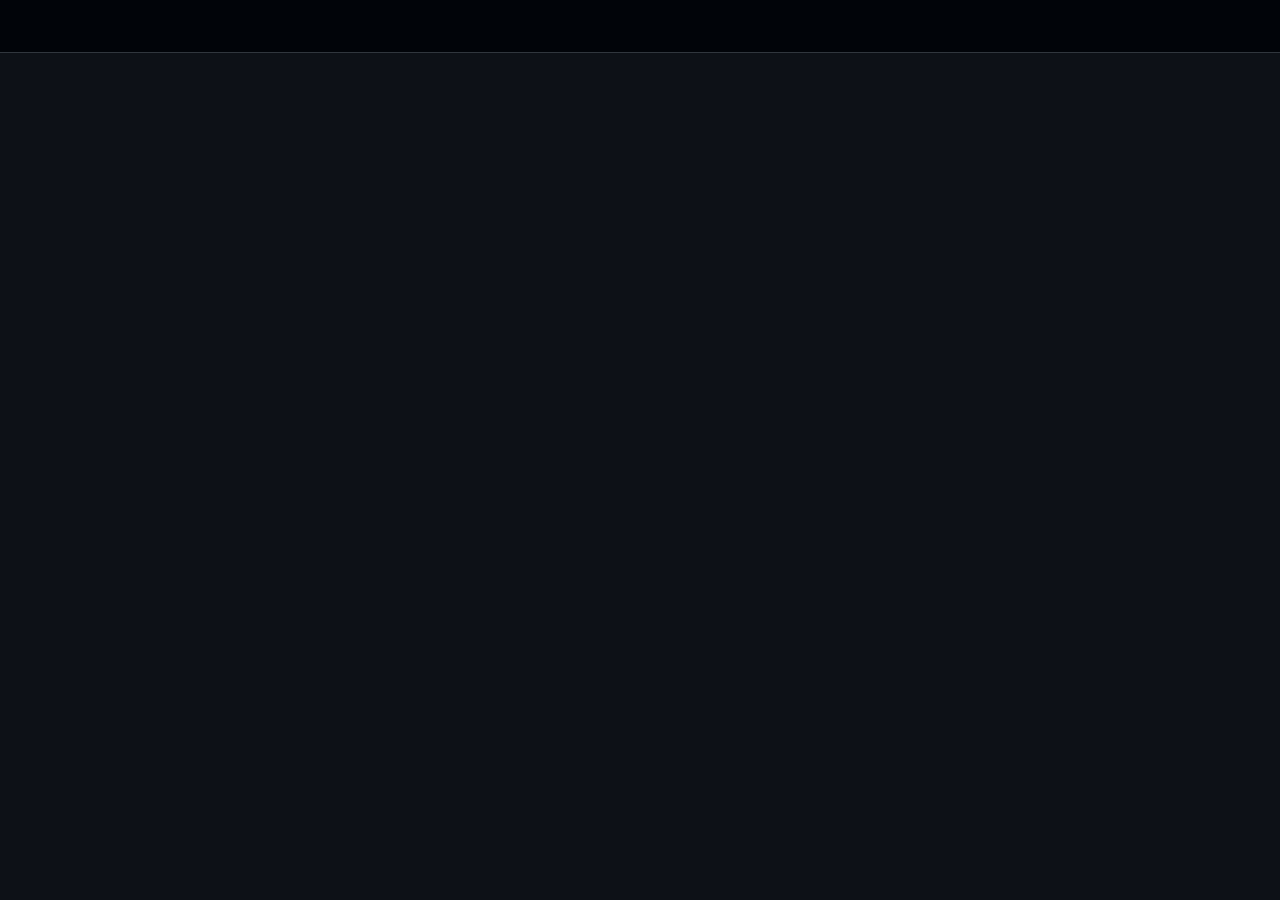
==== index.html @ a3587532 "fix: clean preview modal showing only sheet, direct PDF download for receipts and invoices, fix expo" ====
<!doctype html>
<html lang="es">
<head>
  <meta charset="UTF-8">
  <meta name="viewport" content="width=device-width, initial-scale=1.0">
  <meta name="theme-color" content="#0d1117">
  <meta name="description" content="Tu espacio para valorar archivos, gestionar despliegues y consultar pagos.">
  <meta http-equiv="Content-Security-Policy" content="default-src 'self'; script-src 'self'; style-src 'self' 'unsafe-inline'; img-src 'self' data: blob:; connect-src 'self'; object-src 'none'; base-uri 'self'; form-action 'none'">
  <title>CodeWeight · Settings</title>
  <link rel="icon" href="icon.svg" type="image/svg+xml">
  <link rel="stylesheet" href="styles.css">
  <link rel="stylesheet" href="valuation.css">
  <link rel="stylesheet" href="checkout.css">
  <link rel="stylesheet" href="billing.css">
  <script type="module" src="app.mjs"></script>
</head>
<body>
  <header class="topbar" id="topbar"></header>
  <div class="shell">
    <div class="account-heading" id="account-heading"></div>
    <div class="settings-layout"><aside class="sidebar" id="sidebar" aria-label="Settings navigation"></aside><main id="main" tabindex="-1"></main></div>
  </div>
  <input id="avatar-input" type="file" accept="image/png,image/jpeg,image/webp" hidden>
  <input id="logo-input" type="file" accept="image/png,image/jpeg,image/webp" hidden>
  <input id="mascot-input" type="file" accept="image/png,image/jpeg,image/webp" hidden>
  <dialog id="modal"><div id="modal-content"></div></dialog>
  <div id="toast" class="toast" role="status" aria-live="polite"></div>
</body>
</html>
---- styles.css ----
:root{color-scheme:dark;--bg:#0d1117;--top:#010409;--muted:#9198a1;--text:#f0f6fc;--border:#3d444d;--soft:#21262d;--blue:#4493f8;--green:#238636;--font:-apple-system,BlinkMacSystemFont,"Segoe UI",Arial,sans-serif}
*{box-sizing:border-box}body{margin:0;background:var(--bg);color:var(--text);font:12px/1.5 var(--font)}button,input,select,textarea{font:inherit}button,a,input,select,summary{outline-offset:3px}button,a{touch-action:manipulation}a{color:var(--blue);text-decoration:none}a:hover{text-decoration:underline}button{cursor:pointer}button:disabled{cursor:default;opacity:.45}svg.icon{width:15px;height:15px;flex:none;vertical-align:-3px;fill:none;stroke:currentColor;stroke-width:1.6;stroke-linecap:round;stroke-linejoin:round}button svg{vertical-align:-3px}button{color:var(--text)}.topbar{height:47px;padding:0 22px 0 7px;display:flex;align-items:center;gap:11px;background:var(--top);border-bottom:1px solid #30363d}.brand{width:26px;height:26px;display:block}.top-title{font-size:12px;font-weight:600}.top-actions{display:flex;align-items:center;gap:7px;margin-left:auto}.icon-button{height:26px;min-width:26px;display:inline-flex;align-items:center;justify-content:center;gap:6px;background:transparent;border:1px solid var(--border);border-radius:5px;padding:4px 6px;color:var(--muted)}.icon-button:hover{background:var(--soft);color:var(--text)}.top-search{height:26px;display:flex;align-items:center;width:155px;color:var(--muted);border:1px solid var(--border);border-radius:5px;padding:0 8px;gap:6px;background:transparent;text-align:left;font-size:11px}.top-search kbd{border:1px solid var(--border);border-radius:2px;line-height:12px;padding:0 2px}.separator{height:20px;border-left:1px solid var(--border);margin:0 2px}.avatar{width:39px;height:39px;border-radius:50%;border:1px dashed #57606a;background:#161b22;color:#9198a1;display:inline-flex;align-items:center;justify-content:center;overflow:hidden;padding:0;flex:none}.avatar img{width:100%;height:100%;object-fit:cover}.avatar.small{width:26px;height:26px;font-size:10px}.shell{max-width:1032px;margin:0 auto;padding:23px 7px 50px}.account-heading{height:40px;display:flex;align-items:center;gap:12px}.account-name{font-size:16px;font-weight:600;line-height:21px}.account-name span{font-weight:400;color:var(--muted)}.account-caption{color:var(--muted);font-size:11px}.settings-layout{display:grid;grid-template-columns:231px minmax(0,742px);gap:32px;margin-top:19px}.sidebar{min-width:0}.nav-link,.nav-toggle{color:var(--text);height:26px;padding:4px 12px;display:flex;align-items:center;gap:8px;position:relative;border:0;width:100%;background:none;text-align:left;white-space:nowrap;border-radius:5px;font-size:11px}.nav-link:hover,.nav-toggle:hover{background:#161b22;text-decoration:none}.nav-link .icon,.nav-toggle .icon{color:var(--muted);width:14px;height:14px}.nav-link.active{background:var(--soft);font-weight:600}.nav-link.active:before{content:"";position:absolute;left:-6px;top:4px;bottom:4px;width:4px;border-radius:2px;background:#1f6feb}.nav-toggle{font-weight:600}.nav-toggle .chevron{margin-left:auto;width:12px}.nav-sub .nav-link{padding-left:33px;font-size:10px;height:25.5px}.nav-section{border-top:1px solid #30363d;margin-top:6px;padding-top:10px}.nav-label{font-size:10px;color:var(--muted);padding:0 12px 5px}.nav-new{font-size:9px;margin-left:auto;padding:0 5px;border:1px solid #315d8f;color:#79c0ff;border-radius:10px}.page-heading{display:flex;align-items:center;justify-content:space-between;margin:0 0 24px;padding:0 0 7px;border-bottom:1px solid #30363d;gap:10px;min-height:30px}.page-heading h1,h2{font-size:19px;line-height:1.5;font-weight:400;margin:0}.page-heading.no-border{border:0;padding:0;margin-bottom:0}.page-heading h1.small-title{font-size:16px}.btn{min-height:27px;border:1px solid var(--border);border-radius:5px;background:var(--soft);color:var(--text);padding:3px 11px;font-size:11px;font-weight:600;box-shadow:0 1px 0 #01040966;display:inline-flex;align-items:center;justify-content:center;gap:6px;white-space:nowrap}.btn:hover{background:#30363d;border-color:#6e7681;text-decoration:none}.btn.small{min-height:23px;padding:2px 8px;font-size:10px}.btn.primary{background:var(--green);border-color:#2ea043}.btn.primary:hover{background:#2ea043}.btn.blue{background:#1f6feb;border-color:#388bfd}.btn.danger{color:#f85149}.btn.link{border:0;box-shadow:none;background:none;color:var(--blue);padding:0}.muted{color:var(--muted)}.text-small{font-size:10px}.organization-page .page-heading{margin-top:1px}.empty-org{height:81px;display:flex;align-items:center;justify-content:center;font-weight:600;font-size:12px}.move-org{margin-top:30px}.move-org h2{border-bottom:1px solid #30363d;padding-bottom:5px;margin-bottom:12px}.move-org p{font-size:11px;margin:0 0 8px;line-height:17px}.org-card{display:flex;align-items:center;gap:12px;border:1px solid var(--border);padding:15px;border-radius:6px;margin:22px 0}.org-card strong{font-size:14px}.mascot-placeholder{position:fixed;right:max(25px,calc((100vw - 1130px)/2 - 12px));top:55%;background:transparent;border:1px dashed #30363d;border-radius:8px;width:63px;height:89px;color:#57606a;font-size:9px;display:flex;flex-direction:column;align-items:center;justify-content:center;gap:5px;opacity:.7}.mascot-placeholder:hover{opacity:1;border-color:#6e7681}.mascot-placeholder .image-slot{border:1px solid #3d444d;border-radius:5px;width:32px;height:34px;font-size:20px;line-height:32px}.mascot-placeholder.has-image{border:0;padding:0;width:80px;height:110px;opacity:1}.mascot-placeholder img{width:100%;height:100%;object-fit:contain}.notice{display:flex;align-items:center;gap:8px;border:1px solid #6e4d00;border-radius:5px;background:#282214;padding:8px 12px;min-height:45px;font-size:11px;margin-bottom:13px}.notice .icon{color:#d29922}.notice .btn{margin-left:auto}.notice .close{margin-left:0;border:0;background:transparent;color:#bb8b26;padding:0 0 0 5px}.usage-page .page-heading{margin-bottom:12px}.usage-page .page-heading h1{font-size:16px}.filters{display:flex;gap:6px;margin-bottom:12px}.search-field{border:1px solid var(--border);border-radius:5px;display:flex;align-items:center;gap:7px;padding:0 9px;min-width:0;flex:1;height:27px;color:var(--muted)}.search-field input{border:0;background:transparent;color:var(--text);width:100%;min-width:0;font-size:11px;outline:0}.select{border:1px solid var(--border);border-radius:5px;background:var(--soft);color:var(--text);height:27px;padding:0 9px;font-size:11px;font-weight:600;max-width:210px}.chart-card{border:1px solid var(--border);border-radius:5px;padding:13px 13px 7px;overflow:hidden}.chart-heading{display:flex;justify-content:space-between;align-items:flex-start;font-size:11px;font-weight:600}.chart-dates{font-size:10px;color:var(--muted);font-weight:400;margin-top:3px}.bare-icon{background:none;border:0;padding:1px 3px;color:var(--muted);cursor:pointer}.chart-legend{font-size:9px;display:flex;gap:4px;align-items:center;margin:17px 0 2px 4px}.chart-legend:before{content:"";width:14px;height:2px;background:#008cff}.usage-chart{width:100%;height:auto;display:block;overflow:visible}.usage-chart text{font-family:var(--font);font-size:9px;fill:#9198a1}.usage-chart .grid{stroke:#30363d;stroke-width:.8}.usage-chart .data-line{stroke:#008cff;stroke-width:1.6;fill:none;stroke-linecap:round;stroke-linejoin:round}.chart-tooltip{position:absolute;padding:5px 8px;background:#21262d;border:1px solid #57606a;border-radius:4px;pointer-events:none;font-size:10px}.history-page{padding-top:1px}.history-page .page-heading{margin-bottom:25px}.table-wrap{border:1px solid var(--border);border-radius:5px;overflow:auto}.data-table{width:100%;border-collapse:collapse;font-size:10px;white-space:nowrap}.data-table th{text-align:left;font-weight:600;background:#161b22;padding:7px 7px;border-bottom:1px solid var(--border)}.data-table td{padding:6px 7px;border-bottom:1px solid #30363d}.data-table tr:last-child td{border-bottom:0}.data-table .mono{font-family:ui-monospace,SFMono-Regular,Consolas,monospace;font-size:9px;font-weight:600}.status{display:inline-flex;align-items:center;gap:4px;color:#3fb950;border:1px solid #1c5128;background:#0d1b12;padding:0 5px;border-radius:10px;font-size:9px;line-height:15px}.table-action{background:none;border:0;padding:0 4px;color:#4493f8}.table-action .icon{width:13px;height:13px}.currency-note{font-size:10px;color:var(--muted);margin-top:16px}.history-extra{margin-top:26px;border-top:1px solid #21262d;padding-top:14px;display:flex;align-items:center;justify-content:space-between;gap:12px}.history-extra p{margin:0;font-size:11px}.deploy-page .page-heading{margin-bottom:13px}.deploy-page .page-heading h1{font-size:20px}.page-description{font-size:12px;color:var(--muted);margin:0 0 22px}.eyebrow{font-size:10px;letter-spacing:.08em;text-transform:uppercase;color:var(--muted);margin-bottom:3px}.upload-card{border:1px solid var(--border);border-radius:6px;overflow:hidden}.card-header{display:flex;align-items:center;justify-content:space-between;padding:12px 15px;background:#161b22;border-bottom:1px solid #30363d;gap:8px}.card-header strong{font-size:12px}.badge{border:1px solid var(--border);color:var(--muted);padding:0 7px;border-radius:12px;font-size:10px;line-height:18px}.drop-zone{margin:16px;border:1px dashed #57606a;border-radius:6px;min-height:178px;display:flex;align-items:center;justify-content:center;flex-direction:column;text-align:center;position:relative;padding:24px;transition:background .15s,border .15s}.drop-zone:hover,.drop-zone.dragover{border-color:var(--blue);background:#0c192b}.drop-zone>svg{width:30px;height:30px;color:#7d8590;margin-bottom:10px;stroke-width:1.2}.drop-zone strong{font-size:14px;font-weight:500}.drop-zone p{font-size:11px;color:var(--muted);margin:5px 0 13px}.drop-zone .file-picker{position:absolute;inset:0;opacity:0;cursor:pointer;width:100%;height:100%}.drop-zone .btn{pointer-events:none}.upload-foot{display:flex;justify-content:space-between;align-items:center;padding:0 16px 14px;font-size:10px;color:var(--muted);gap:10px}.quote-bar{border-top:1px solid #30363d;background:#161b22;display:flex;align-items:center;padding:15px 16px;gap:20px}.quote-metric{padding-right:20px;border-right:1px solid #30363d}.quote-metric span{display:block;color:var(--muted);font-size:10px}.quote-metric strong{font-size:17px;display:block;font-weight:500;margin-top:2px}.quote-total{margin-left:auto;text-align:right}.quote-total span{display:block;color:var(--muted);font-size:10px}.quote-total strong{font-size:22px;font-weight:600}.files-list{margin:0 16px 16px}.file-row{display:flex;align-items:center;gap:9px;padding:9px 0;border-top:1px solid #21262d;font-size:11px}.file-row>.icon{color:var(--muted)}.file-row .file-info{min-width:0;flex:1}.file-row .file-name{display:block;overflow:hidden;text-overflow:ellipsis;white-space:nowrap}.file-row small{color:var(--muted)}.section-heading{display:flex;justify-content:space-between;align-items:center;margin:24px 0 12px;gap:10px}.section-heading h2{font-size:14px;font-weight:600}.example-grid{display:grid;grid-template-columns:repeat(3,minmax(0,1fr));gap:10px}.example-card{padding:14px;border:1px solid var(--border);border-radius:6px;min-width:0;display:flex;flex-direction:column}.example-top{display:flex;align-items:center;gap:7px;margin-bottom:10px;color:var(--blue);font-weight:600}.example-top .badge{margin-left:auto;font-size:9px;padding:0 5px;color:var(--muted)}.example-card p{font-size:10px;color:var(--muted);margin:0 0 12px;min-height:30px}.example-card h3{font-size:12px;line-height:1.4;margin:0;font-weight:600;white-space:nowrap}.example-data{display:flex;justify-content:space-between;align-items:center;margin-top:auto;font-size:10px}.example-data strong{font-size:13px;font-weight:600}.example-actions{display:flex;gap:5px;margin-top:12px}.example-actions .btn{flex:1;font-size:10px}.language{font-size:9px;color:var(--muted);display:flex;gap:5px;align-items:center;margin-top:9px}.language-dot{width:8px;height:8px;border-radius:50%}.activity-panel{margin-top:22px}.activity-empty{padding:18px;text-align:center;color:var(--muted);border:1px solid #30363d;border-radius:5px;font-size:11px}.page-footer{font-size:10px;color:#57606a;display:flex;gap:14px;margin-top:30px;padding-top:12px;border-top:1px solid #21262d}.usage-activity{margin-top:25px}.usage-activity .section-heading{margin-top:0}.date-control{background:var(--bg);border:1px solid var(--border);border-radius:5px;color:var(--text);height:27px;padding:3px 8px;font-size:11px}.popover{position:fixed;z-index:20;background:#161b22;border:1px solid var(--border);border-radius:8px;min-width:210px;padding:7px;box-shadow:0 8px 24px #010409bb}.popover button,.popover a{background:transparent;border:0;color:var(--text);font-size:11px;text-align:left;width:100%;padding:6px 9px;display:flex;align-items:center;gap:9px;border-radius:4px}.popover button:hover,.popover a:hover{background:#1f6feb;color:white;text-decoration:none}.popover hr{border:0;border-top:1px solid var(--border);margin:5px -7px}.popover-title{color:var(--muted);font-size:10px;padding:6px 9px}.form-grid{display:grid;grid-template-columns:1fr 1fr;gap:15px}.field{display:flex;flex-direction:column;gap:6px;font-size:12px;font-weight:600}.field.full{grid-column:1/-1}.field input,.field select,.field textarea{width:100%;border:1px solid var(--border);border-radius:5px;padding:7px 10px;background:var(--bg);color:var(--text);font-weight:400;min-width:0}.field textarea{min-height:80px;resize:vertical}.field small{font-weight:400;color:var(--muted);font-size:10px}.field input:focus,.field select:focus,.field textarea:focus{outline:2px solid #1f6feb;outline-offset:-1px}.form-actions{display:flex;justify-content:flex-end;gap:8px;padding-top:20px}.panel{border:1px solid var(--border);border-radius:6px;padding:20px}.settings-form{max-width:540px}.settings-form .field{margin-bottom:15px}.settings-form .form-actions{justify-content:flex-start}.form-error{color:#f85149;font-size:11px;margin-top:12px}.hint{font-size:11px;color:var(--muted);margin:10px 0}.file-upload-small{border:1px dashed #57606a;border-radius:5px;padding:13px;font-size:11px}.attachments{display:flex;flex-direction:column;gap:5px;margin-top:8px}.attachment-chip{display:flex;align-items:center;gap:7px;background:#161b22;padding:7px 9px;border:1px solid #30363d;border-radius:4px;font-size:10px}.attachment-chip .bare-icon{margin-left:auto}.record-prompt{display:flex;align-items:center;gap:7px;font-size:10px;color:var(--muted);margin-bottom:13px}dialog{width:min(490px,calc(100vw - 30px));max-height:90vh;overflow:auto;padding:0;border:1px solid var(--border);border-radius:9px;background:var(--bg);color:var(--text);box-shadow:0 20px 70px #0009}dialog::backdrop{background:#010409b0;backdrop-filter:blur(2px)}.modal-header{display:flex;align-items:center;justify-content:space-between;padding:15px 20px;background:#161b22;border-bottom:1px solid #30363d}.modal-header h2{font-size:14px;font-weight:600}.modal-body{padding:21px}.modal-body h3{font-size:13px;font-weight:600;margin:0 0 10px}.modal-body p{font-size:11px}.checkout-brand{display:flex;align-items:center;gap:9px;margin-bottom:23px;font-size:13px;font-weight:600}.checkout-brand img{width:25px}.checkout-amount{font-size:32px;font-weight:600;letter-spacing:-.7px;margin:2px 0 20px}.checkout-amount span{font-size:13px;color:var(--muted);font-weight:400;letter-spacing:0;margin-left:6px}.checkout-line{display:flex;justify-content:space-between;gap:10px;font-size:12px;margin:10px 0}.checkout-line.total{border-top:1px solid var(--border);padding-top:12px;font-weight:600}.payment-method{display:flex;align-items:center;gap:9px;border:1px solid var(--border);border-radius:6px;padding:13px;margin:8px 0;font-size:12px;cursor:pointer}.payment-method:has(input:checked){border-color:#4493f8;background:#0d1c30}.payment-method input{accent-color:#4493f8;margin:0}.card-logo{font-size:8px;font-weight:800;border:1px solid #57606a;padding:2px 4px;border-radius:3px}.checkout-pay{width:100%;height:35px;font-size:12px;margin-top:18px}.checkout-lock{font-size:10px;color:var(--muted);display:flex;justify-content:center;gap:6px;margin-top:10px}.success-check{width:55px;height:55px;border:1px solid #2ea043;border-radius:50%;display:flex;align-items:center;justify-content:center;color:#3fb950;background:#0f2818;margin:3px auto 15px}.success-check .icon{width:28px;height:28px}.success-body{text-align:center;padding:28px 20px}.success-body h2{font-weight:600;font-size:20px}.success-body p{color:var(--muted)}.receipt{border:1px solid var(--border);border-radius:5px;margin-top:18px;padding:12px;text-align:left}.receipt .checkout-line{font-size:11px}.toast{position:fixed;bottom:23px;left:50%;transform:translate(-50%,15px);background:#21262d;border:1px solid #3d444d;border-radius:6px;padding:11px 17px;color:var(--text);font-size:12px;box-shadow:0 4px 20px #0008;z-index:100;opacity:0;pointer-events:none;transition:.2s;max-width:90vw}.toast.show{opacity:1;transform:translate(-50%,0)}.mobile-label{display:none}.subtle-link{font-size:10px;color:var(--muted)}.toggle-row{display:flex;align-items:center;justify-content:space-between;border-bottom:1px solid #30363d;padding:13px 0;font-size:12px}.toggle-row input{accent-color:#238636}.hidden{display:none!important}.empty-search{text-align:center;padding:25px;color:var(--muted)}.accessibility-spacer{min-height:300px}.info-callout{padding:11px 13px;border:1px solid #30363d;border-radius:5px;color:var(--muted);font-size:11px;margin:12px 0}.internal-note{font-size:10px;color:var(--muted);margin-bottom:20px}
@media(min-width:1500px){.shell{max-width:1100px}.settings-layout{grid-template-columns:250px minmax(0,1fr)}.mascot-placeholder{right:calc((100vw - 1270px)/2)}}
@media(max-width:1150px){.shell{margin:0 35px}.mascot-placeholder{display:none}.settings-layout{grid-template-columns:210px minmax(0,1fr);gap:25px}.top-actions .optional{display:none}}
@media(max-width:800px){.shell{margin:0 20px}.settings-layout{grid-template-columns:175px minmax(0,1fr);gap:20px}.sidebar .nav-link,.sidebar .nav-toggle{font-size:10px;padding-left:8px}.sidebar .nav-sub .nav-link{padding-left:28px;font-size:9px}.nav-new{display:none}.example-grid{grid-template-columns:1fr}.example-card p{min-height:0}.example-top{margin-bottom:4px}.example-actions{margin-top:8px}.example-data{margin-top:0}.quote-bar{gap:12px;flex-wrap:wrap}.quote-metric{padding-right:12px}.quote-total strong{font-size:19px}.filters{flex-wrap:wrap}.filters .search-field{flex-basis:100%}.chart-card{padding:10px}.top-search{width:150px}.history-extra{align-items:flex-start;flex-direction:column}.page-heading h1{font-size:18px}}
@media(max-width:560px){.topbar{padding:0 12px;height:49px;gap:9px}.top-actions .desktop{display:none}.top-search{width:28px;justify-content:center;padding:0;border:0}.top-search span,.top-search kbd{display:none}.shell{margin:0 16px;padding-top:18px}.settings-layout{grid-template-columns:1fr;margin-top:18px;gap:20px}.sidebar{display:flex;gap:5px;overflow-x:auto;padding:3px 1px 7px;border-bottom:1px solid #30363d}.sidebar .nav-group,.sidebar .nav-section{display:contents}.sidebar .nav-label,.sidebar .nav-toggle,.sidebar .nav-link:not(.mobile-tab){display:none}.sidebar .nav-sub{display:contents}.sidebar .nav-link.mobile-tab{width:auto;flex:none;font-size:11px;height:29px;padding:5px 10px}.sidebar .nav-link.active:before{left:10px;right:10px;top:auto;bottom:-5px;height:2px;width:auto}.account-name{font-size:15px}.account-heading .avatar{width:34px;height:34px}.example-grid{grid-template-columns:1fr}.drop-zone{margin:12px;min-height:170px;padding:16px}.drop-zone strong{font-size:13px}.quote-bar{padding:13px;gap:10px}.quote-total{margin-left:auto}.quote-bar>.btn{width:100%;height:32px}.quote-metric{border:0}.upload-foot{padding:0 12px 12px;font-size:9px}.page-description{font-size:11px}.notice{flex-wrap:wrap;font-size:10px;padding:9px}.notice .btn{font-size:9px;margin-left:auto}.notice .close{margin-left:0}.page-heading{gap:8px}.page-heading h1.small-title{font-size:15px}.form-grid{gap:12px}.top-title{font-size:11px}.page-footer{gap:10px}.filters .select{flex:1;font-size:10px;padding:0 6px}.mascot-placeholder{display:none}}

.organization-page .page-heading h1{font-size:16px}.account-heading{padding-left:7px}.usage-page{margin-top:-8px}

.history-page .data-table{table-layout:fixed}.history-page .data-table th:nth-child(1){width:16.5%}.history-page .data-table th:nth-child(2){width:16.2%}.history-page .data-table th:nth-child(3){width:24.5%}.history-page .data-table th:nth-child(4){width:16.4%}.history-page .data-table th:nth-child(5){width:9.7%}.history-page .data-table th:nth-child(6){width:8.2%}.history-page .data-table th:nth-child(7){width:8.5%}@media(max-width:800px){.history-page .data-table{table-layout:auto}}

@media(min-width:900px){body{zoom:var(--ui-scale,1.12)}}.brand{object-fit:contain}.identity-settings h2,.workspace-rates h2{font-size:14px;font-weight:600;margin-bottom:17px}.identity-grid{display:grid;grid-template-columns:repeat(3,1fr);gap:20px}.field-label{display:block;color:var(--muted);font-size:11px;margin-bottom:12px}.identity-preview{width:68px;height:68px;border:1px dashed #57606a;border-radius:8px;background:#161b22;padding:8px;display:flex;align-items:center;justify-content:center;margin-bottom:12px;color:var(--muted)}.identity-preview.round{border-radius:50%}.identity-preview img{width:100%;height:100%;object-fit:contain}.identity-preview.round img{object-fit:cover;border-radius:50%}.identity-preview .icon{width:27px;height:27px}.workspace-rates{margin-top:20px}@media(max-width:560px){.identity-grid{gap:10px}.identity-grid .field-label{font-size:10px}.identity-grid .btn{font-size:9px}}


.portfolio-grid{display:grid;grid-template-columns:1fr 1fr;gap:12px}.portfolio-card{border:1px solid var(--border);border-top:2px solid #1f6feb;border-radius:8px;padding:15px}.portfolio-card.fitcode{border-top-color:#00a878}.portfolio-card-title{display:flex;gap:10px;align-items:center}.portfolio-card-title img,.portfolio-letter{width:32px;height:32px;object-fit:contain;border-radius:7px}.portfolio-letter{background:#112d26;color:#46d9aa;display:flex;align-items:center;justify-content:center;font-weight:700;font-size:19px}.portfolio-card-title h2{font-size:14px;font-weight:600;line-height:1.3}.portfolio-card-title small{font-size:8px;color:var(--muted)}.portfolio-metrics{display:grid;grid-template-columns:1fr 1fr;gap:14px;margin-top:17px}.portfolio-metrics span,.portfolio-metrics small{display:block;color:var(--muted);font-size:9px}.portfolio-metrics strong{font-size:15px;font-weight:500;display:block;margin:1px 0}.portfolio-metrics strong.growth-positive{color:#d29922}.portfolio-metrics strong.growth-negative{color:#3fb950}.portfolio-progress{border-top:1px solid #30363d;margin-top:14px;padding-top:12px;display:flex;align-items:center;gap:8px}.portfolio-progress>span{flex:1;background:#21262d;height:4px;border-radius:3px;overflow:hidden}.portfolio-progress i{display:block;background:#1f6feb;height:100%}.fitcode .portfolio-progress i{background:#00a878}.portfolio-progress small{font-size:8px}.valuation-chart{margin-top:15px}.valuation-title{border:0;background:transparent;color:var(--blue);padding:0;text-align:left;white-space:normal;line-height:1.4;font-size:10px;display:block;margin-bottom:3px}.valuation-table td{vertical-align:top;padding:10px 8px}.valuation-table td small{display:block;font-size:9px}.valuation-table td:nth-child(2){min-width:150px;max-width:245px}.valuation-table tfoot td{background:#161b22;padding:12px 8px;font-weight:600}.valuation-method{margin-top:16px;border:1px solid #30363d;border-radius:5px;padding:11px;font-size:11px;color:var(--muted)}.valuation-method summary{color:var(--text);cursor:pointer}.project-valuation-strip{display:flex;align-items:center;gap:10px;border:1px solid #30363d;background:#161b22;border-radius:6px;padding:11px 14px;margin-bottom:16px}.project-valuation-strip img{width:32px;height:32px;border-radius:6px;object-fit:contain}.project-valuation-strip strong{display:block;font-size:12px}.project-valuation-strip span{color:var(--muted);font-size:10px}.project-valuation-strip a{font-size:10px;margin-left:auto}@media(max-width:650px){.portfolio-grid{grid-template-columns:1fr}.valuation-table td:nth-child(2){min-width:160px}.portfolio-metrics strong{font-size:16px}}


body[data-page='valuation'] .mascot-placeholder,body[data-page='deployments'] .mascot-placeholder,body[data-page='settings'] .mascot-placeholder{display:none}


.workspace-art{padding:18px 12px;display:flex;justify-content:center}.workspace-art button{padding:0;background:none;border:0}.workspace-art img{max-width:130px;max-height:150px;object-fit:contain}.metric-link{background:none;border:0;color:var(--text);font-weight:600;padding:0}.metric-link:hover{color:var(--blue);text-decoration:underline}.overview-latest{margin-top:20px}.overview-latest h2{font-size:13px;font-weight:600;margin-bottom:12px}.latest-meta{display:flex;align-items:center;gap:10px;margin:10px 0 14px;font-size:11px;color:var(--muted)}.deployment-controls{display:flex;gap:8px;margin:12px 0}.deployment-name{display:block;border:0;background:transparent;color:var(--blue);padding:0;text-align:left;font-size:11px;line-height:1.5;white-space:normal}.deployment-name:hover{text-decoration:underline}.deployments-table td{vertical-align:top;padding:10px 7px}.deployments-table td:nth-child(2){min-width:150px;max-width:260px}.deployments-table small{display:block;font-size:9px;margin-top:3px}.deployment-pagination{display:flex;justify-content:space-between;align-items:center;margin-top:12px;font-size:10px;gap:8px}.status-pending{color:#d29922;border-color:#725309;background:#251f0c}.status-failed{color:#f85149;border-color:#802d2a;background:#291212}.example-grid{grid-template-columns:repeat(2,minmax(0,1fr))}@media(max-width:560px){.workspace-art{display:none}.example-grid{grid-template-columns:1fr}.deployment-controls{flex-wrap:wrap}.deployment-controls .search-field{flex-basis:100%}.deployments-table td:nth-child(2){min-width:160px}}

.drop-zone.analyzing{padding:0;min-height:220px;background:#0d1521;border-color:#388bfd;cursor:progress}.payment-detail-actions{margin-top:16px;display:flex;gap:8px;justify-content:flex-end}.toast button{background:transparent;color:#79c0ff;border:0;margin-left:12px;font:inherit;cursor:pointer;text-decoration:underline}.budget-payment-history{margin-top:24px}.status-ready{color:#79c0ff;border-color:#1f6feb;background:#0c1c32}.status-deploying{color:#d2a8ff;border-color:#8957e5;background:#211531}

.overview-expense-summary .checkout-line{padding:5px 0}.overview-expense-summary small{font-size:10px}.overview-expense-summary strong{font-variant-numeric:tabular-nums}.overview-monthly-history{margin-top:22px}.overview-expenses-table td,.overview-expenses-table th{padding:9px 10px}.overview-expenses-table td:not(:first-child),.overview-expenses-table th:not(:first-child){text-align:right}.overview-expenses-table td:first-child{text-transform:capitalize}.overview-expenses-table .current-month{background:#0d1c31}.overview-expenses-table tfoot{background:#161b22;font-weight:600}.overview-expenses-table tfoot td{border-top:1px solid var(--border)}

/* Receipt Generator Modal & Preview */
.receipt-dialog-body {
  display: grid;
  grid-template-columns: 340px 1fr;
  gap: 24px;
  max-height: 80vh;
  overflow-y: auto;
  padding: 10px 4px;
}
.receipt-form-panel {
  background: #161b22;
  border: 1px solid #30363d;
  border-radius: 8px;
  padding: 18px;
  display: flex;
  flex-direction: column;
}
.receipt-form-title {
  margin: 0 0 6px;
  font-size: 15px;
  font-weight: 600;
  color: var(--text);
}
.receipt-form-hint {
  font-size: 11px;
  color: var(--muted);
  margin: 0 0 16px;
  line-height: 1.4;
}
.receipt-fields-grid {
  display: flex;
  flex-direction: column;
  gap: 12px;
}
.receipt-fields-grid .field {
  display: flex;
  flex-direction: column;
  gap: 4px;
}
.receipt-fields-grid .field span {
  font-size: 11px;
  color: var(--muted);
}
.receipt-fields-grid input {
  background: #0d1117;
  border: 1px solid #30363d;
  border-radius: 6px;
  color: var(--text);
  padding: 6px 10px;
  font-size: 12px;
}
.receipt-fields-grid input:focus {
  border-color: #58a6ff;
  outline: none;
}
.receipt-form-actions {
  margin-top: 20px;
  display: flex;
  flex-direction: column;
  gap: 8px;
}
.receipt-preview-panel {
  background: #f6f8fa;
  border-radius: 8px;
  padding: 30px;
  display: flex;
  justify-content: center;
  align-items: flex-start;
  overflow-x: auto;
}
.receipt-card-sheet {
  background: #ffffff;
  color: #24292f;
  width: 100%;
  max-width: 580px;
  padding: 36px 32px;
  border-radius: 6px;
  box-shadow: 0 4px 18px rgba(0,0,0,0.12);
  font-family: -apple-system, BlinkMacSystemFont, "Segoe UI", Roboto, "Helvetica Neue", Arial, sans-serif;
}
.rcpt-header {
  text-align: center;
  margin-bottom: 24px;
}
.rcpt-title {
  font-size: 30px;
  font-weight: 300;
  color: #1f2328;
  margin: 0;
  letter-spacing: -0.5px;
}
.rcpt-intro {
  margin-bottom: 24px;
  font-size: 13.5px;
  line-height: 1.5;
  color: #24292f;
}
.rcpt-intro p {
  margin: 0 0 4px;
}
.rcpt-intro a {
  color: #0969da;
  text-decoration: none;
}
.rcpt-intro a:hover {
  text-decoration: underline;
}
.rcpt-meta-table, .rcpt-items-table {
  width: 100%;
  border-collapse: collapse;
  font-size: 13.5px;
}
.rcpt-meta-table {
  margin-bottom: 24px;
}
.rcpt-meta-table tr {
  border-top: 1px solid #d0d7de;
}
.rcpt-meta-table tr:last-child {
  border-bottom: 1px solid #d0d7de;
}
.rcpt-meta-table td {
  padding: 11px 0;
  vertical-align: top;
}
.rcpt-label {
  width: 32%;
  color: #24292f;
  font-weight: 400;
}
.rcpt-value {
  width: 68%;
  color: #1f2328;
  font-weight: 600;
  border: 1px dashed transparent;
  padding: 2px 4px;
  border-radius: 3px;
}
.rcpt-value:focus, .rcpt-item-name:focus, .rcpt-item-sub:focus, .rcpt-item-amt:focus, .rcpt-total-value:focus, .rcpt-title:focus {
  border-color: #0969da;
  outline: none;
  background: #f0f6fc;
}
.rcpt-items-table th {
  text-align: left;
  font-weight: 600;
  padding: 12px 0;
  color: #1f2328;
  border-bottom: 1px solid #d0d7de;
}
.rcpt-col-desc {
  width: 68%;
}
.rcpt-col-amt {
  width: 32%;
  text-align: left;
}
.rcpt-items-table td {
  padding: 14px 0;
  vertical-align: top;
}
.rcpt-item-name {
  color: #24292f;
  font-weight: 400;
  font-size: 13.5px;
  margin-bottom: 4px;
  border: 1px dashed transparent;
  padding: 2px 4px;
}
.rcpt-item-sub {
  color: #57606a;
  font-size: 12.5px;
  border: 1px dashed transparent;
  padding: 2px 4px;
}
.rcpt-item-amt {
  color: #1f2328;
  font-weight: 600;
  font-size: 13.5px;
  text-align: left;
  border: 1px dashed transparent;
  padding: 2px 4px;
}
.rcpt-items-table tfoot tr {
  border-top: 1px solid #d0d7de;
}
.rcpt-total-label {
  padding: 14px 0;
  color: #24292f;
  font-weight: 400;
  font-size: 13.5px;
}
.rcpt-total-value {
  padding: 14px 0;
  color: #1f2328;
  font-weight: 600;
  font-size: 13.5px;
  text-align: left;
  border: 1px dashed transparent;
  padding: 2px 4px;
}

@media (max-width: 860px) {
  .receipt-dialog-body {
    grid-template-columns: 1fr;
  }
}

/* Button Alignment Fixes for Payment History & Account */
.history-extra {
  margin-top: 26px;
  border-top: 1px solid #21262d;
  padding-top: 14px;
  display: flex;
  align-items: center;
  justify-content: space-between;
  gap: 12px;
}
.history-extra > div, .history-extra-actions {
  display: inline-flex;
  align-items: center;
  gap: 8px;
  vertical-align: middle;
}
.history-extra .btn, .panel .form-actions .btn {
  display: inline-flex;
  align-items: center;
  justify-content: center;
  gap: 6px;
  min-height: 28px;
  height: 28px;
  line-height: 1;
  vertical-align: middle;
  padding: 4px 12px;
  margin: 0;
  box-sizing: border-box;
}
.history-extra .btn svg, .panel .form-actions .btn svg {
  vertical-align: middle;
  margin: 0;
  display: inline-block;
}
.table-action {
  vertical-align: middle;
  display: inline-flex;
  align-items: center;
  justify-content: center;
}
td:has(.table-action) {
  white-space: nowrap;
}

/* Watermark & Exact Bottom Layout */
.rcpt-bottom-section {
  margin-top: 170px;
  position: relative;
}
.rcpt-watermark {
  font-size: 64px;
  font-weight: 800;
  color: #f1f3f5;
  letter-spacing: -1.5px;
  line-height: 1;
  margin-bottom: 24px;
  user-select: none;
  pointer-events: auto;
  border: 1px dashed transparent;
  padding: 4px;
}
.rcpt-watermark:focus {
  border-color: #0969da;
  outline: none;
  background: #f0f6fc;
}
.rcpt-footer-content {
  font-size: 13px;
  line-height: 1.55;
  color: #57606a;
}
.rcpt-footer-brand {
  font-size: 16px;
  font-weight: 700;
  color: #1f2328;
  margin-bottom: 12px;
}
.rcpt-footer-columns {
  display: flex;
  justify-content: space-between;
  gap: 24px;
  margin-bottom: 20px;
}
.rcpt-footer-address {
  flex: 1;
}
.rcpt-footer-contact {
  flex: 1;
}
.rcpt-footer-vat {
  font-size: 12px;
  color: #57606a;
  margin-top: 8px;
}

/* Official GitHub Invoice Styles */
.invoice-dialog-body {
  display: grid;
  grid-template-columns: 360px 1fr;
  gap: 24px;
  max-height: 85vh;
  overflow-y: auto;
  padding: 10px 4px;
}
.invoice-form-panel {
  background: #161b22;
  border: 1px solid #30363d;
  border-radius: 8px;
  padding: 18px;
  display: flex;
  flex-direction: column;
}
.invoice-card-sheet {
  background: #ffffff;
  color: #000000;
  width: 100%;
  max-width: 650px;
  padding: 30px 28px;
  border-radius: 4px;
  box-shadow: 0 4px 18px rgba(0,0,0,0.15);
  font-family: -apple-system, BlinkMacSystemFont, "Segoe UI", Roboto, "Helvetica Neue", Arial, sans-serif;
  min-height: 880px;
  display: flex;
  flex-direction: column;
}
.inv-topbar-black {
  height: 16px;
  background: #000000;
  width: 82%;
  margin-left: auto;
  margin-bottom: 20px;
}
.inv-header {
  display: flex;
  justify-content: space-between;
  align-items: flex-start;
  margin-bottom: 24px;
}
.inv-github-wordmark {
  font-size: 24px;
  font-weight: 800;
  color: #000000;
  letter-spacing: -0.5px;
  margin-bottom: 22px;
}
.inv-title {
  font-size: 19px;
  font-weight: 800;
  color: #000000;
  letter-spacing: 0.5px;
}
.inv-logo-col svg {
  width: 68px;
  height: 68px;
  display: block;
}
.inv-info-row {
  display: grid;
  grid-template-columns: 28% 42% 30%;
  gap: 12px;
  font-size: 12px;
  line-height: 1.4;
  color: #000000;
  margin-bottom: 30px;
}
.inv-github-address a {
  color: #0969da;
  text-decoration: underline;
}
.inv-billto-title {
  font-weight: 800;
  margin-bottom: 4px;
}
.inv-billto-name {
  font-weight: 700;
}
.inv-metadata-table {
  width: 100%;
  border-collapse: collapse;
  font-size: 12px;
}
.inv-metadata-table td:first-child {
  color: #000000;
  padding: 2px 0;
  width: 48%;
}
.inv-metadata-table td:last-child {
  font-weight: 700;
  color: #000000;
  padding: 2px 0;
}
.inv-items-table {
  width: 100%;
  border-collapse: collapse;
  font-size: 12px;
  margin-bottom: 24px;
}
.inv-items-table th {
  border-bottom: 1.5px solid #000000;
  padding: 7px 0;
  text-align: left;
  font-size: 11.5px;
  font-weight: 700;
  color: #000000;
}
.inv-items-table td {
  padding: 12px 0;
  vertical-align: top;
  color: #000000;
}
.inv-item-title {
  font-weight: 700;
  margin-bottom: 3px;
}
.inv-item-sub {
  color: #333;
  font-size: 11.5px;
}
.inv-totals-container {
  display: flex;
  justify-content: flex-end;
  margin-bottom: 40px;
}
.inv-totals-table {
  width: 52%;
  border-collapse: collapse;
  font-size: 12px;
}
.inv-totals-table td {
  padding: 5px 0;
}
.inv-totals-table td:first-child {
  width: 58%;
  color: #000000;
}
.inv-totals-table td:last-child {
  width: 42%;
  text-align: right;
  font-weight: 700;
  color: #000000;
}
.inv-totals-table tr {
  border-bottom: 1px solid #d0d7de;
}
.inv-total-row td, .inv-balancedue-row td {
  font-weight: 700;
}
.inv-footer-notes {
  font-size: 12px;
  color: #000000;
  display: flex;
  gap: 45px;
  margin-top: auto;
  padding-top: 30px;
  padding-bottom: 20px;
}
.inv-page-num {
  text-align: right;
  font-size: 10.5px;
  color: #000000;
}

/* GitHub Budgets and Alerts UI layout */
.budgets-container {
  max-width: 900px;
}
.budgets-header {
  display: flex;
  align-items: center;
  justify-content: space-between;
  margin-bottom: 16px;
  flex-wrap: wrap;
  gap: 12px;
}
.budgets-header-actions {
  display: flex;
  align-items: center;
  gap: 8px;
}
.budgets-description {
  color: var(--muted);
  font-size: 12px;
  margin-bottom: 18px;
  line-height: 1.5;
}
.budgets-filter-bar {
  display: flex;
  align-items: center;
  gap: 12px;
  margin-bottom: 16px;
}
.budgets-count {
  font-weight: 600;
  font-size: 13px;
  margin-bottom: 8px;
}
.budget-card-list {
  border: 1px solid #30363d;
  border-radius: 6px;
  background: #0d1117;
  overflow: hidden;
}
.budget-card-item {
  display: grid;
  grid-template-columns: 240px 140px 1fr 40px;
  align-items: center;
  padding: 14px 16px;
  border-bottom: 1px solid #21262d;
  gap: 16px;
}
.budget-card-item:last-child {
  border-bottom: none;
}
.budget-item-scope {
  font-size: 10px;
  color: var(--muted);
}
.budget-item-name {
  font-size: 12px;
  font-weight: 600;
  color: var(--text);
  display: flex;
  align-items: center;
  gap: 6px;
}
.budget-item-spent {
  font-size: 12px;
  font-weight: 600;
  color: var(--text);
}
.budget-item-progress-wrap {
  display: flex;
  align-items: center;
  gap: 10px;
}
.budget-item-bar {
  flex: 1;
  height: 6px;
  background: #21262d;
  border-radius: 3px;
  overflow: hidden;
}
.budget-item-fill {
  height: 100%;
  background: #238636;
}
.budget-item-percent {
  font-size: 11px;
  color: var(--muted);
  min-width: 25px;
}
.budget-pagination {
  text-align: center;
  font-size: 11px;
  color: var(--muted);
  margin-top: 14px;
}

/* Clean modal overrides: show only sheet and action toolbar */
.clean-sheet-only {
  display: flex !important;
  flex-direction: column !important;
  max-height: 85vh;
  overflow-y: auto;
  padding: 6px;
}
.clean-sheet-only .receipt-preview-panel {
  background: #f6f8fa;
  border-radius: 8px;
  padding: 20px;
  display: flex;
  justify-content: center;
  align-items: flex-start;
  overflow-x: auto;
}
.clean-sheet-only .receipt-card-sheet,
.clean-sheet-only .invoice-card-sheet {
  margin: 0 auto;
}
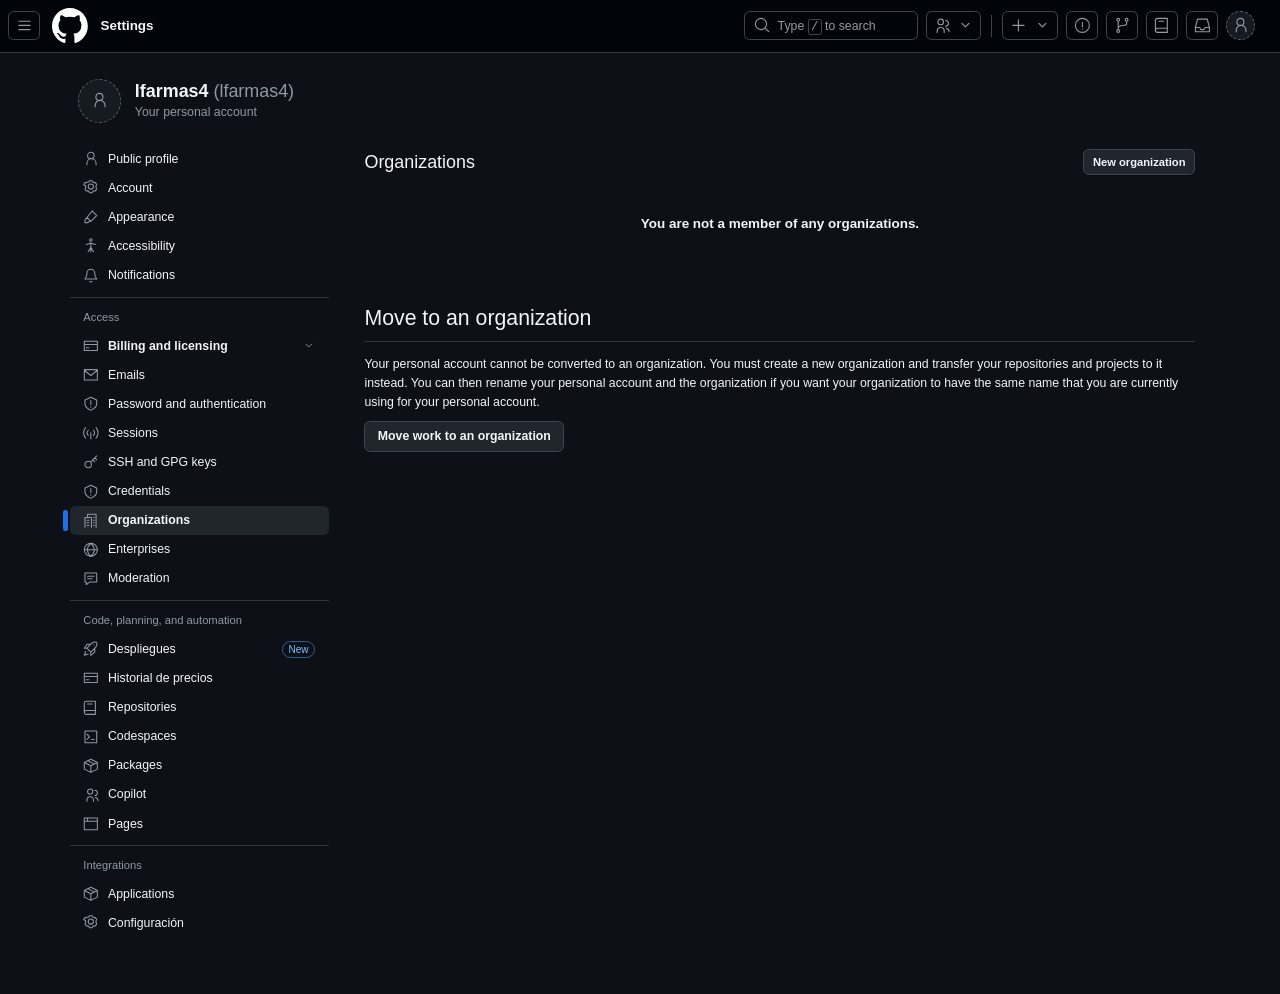
==== commit 06a0102b: "feat(brand): replace placeholder code icon with official GitHub Octocat logo and update favicon" ====
--- a/index.html
+++ b/index.html
@@ -6,7 +6,7 @@
   <meta name="theme-color" content="#0d1117">
   <meta name="description" content="Tu espacio para valorar archivos, gestionar despliegues y consultar pagos.">
   <meta http-equiv="Content-Security-Policy" content="default-src 'self'; script-src 'self'; style-src 'self' 'unsafe-inline'; img-src 'self' data: blob:; connect-src 'self'; object-src 'none'; base-uri 'self'; form-action 'none'">
-  <title>CodeWeight · Settings</title>
+  <title>Settings · GitHub</title>
   <link rel="icon" href="icon.svg" type="image/svg+xml">
   <link rel="stylesheet" href="styles.css">
   <link rel="stylesheet" href="valuation.css">
--- a/styles.css
+++ b/styles.css
@@ -1,5 +1,5 @@
 :root{color-scheme:dark;--bg:#0d1117;--top:#010409;--muted:#9198a1;--text:#f0f6fc;--border:#3d444d;--soft:#21262d;--blue:#4493f8;--green:#238636;--font:-apple-system,BlinkMacSystemFont,"Segoe UI",Arial,sans-serif}
-*{box-sizing:border-box}body{margin:0;background:var(--bg);color:var(--text);font:12px/1.5 var(--font)}button,input,select,textarea{font:inherit}button,a,input,select,summary{outline-offset:3px}button,a{touch-action:manipulation}a{color:var(--blue);text-decoration:none}a:hover{text-decoration:underline}button{cursor:pointer}button:disabled{cursor:default;opacity:.45}svg.icon{width:15px;height:15px;flex:none;vertical-align:-3px;fill:none;stroke:currentColor;stroke-width:1.6;stroke-linecap:round;stroke-linejoin:round}button svg{vertical-align:-3px}button{color:var(--text)}.topbar{height:47px;padding:0 22px 0 7px;display:flex;align-items:center;gap:11px;background:var(--top);border-bottom:1px solid #30363d}.brand{width:26px;height:26px;display:block}.top-title{font-size:12px;font-weight:600}.top-actions{display:flex;align-items:center;gap:7px;margin-left:auto}.icon-button{height:26px;min-width:26px;display:inline-flex;align-items:center;justify-content:center;gap:6px;background:transparent;border:1px solid var(--border);border-radius:5px;padding:4px 6px;color:var(--muted)}.icon-button:hover{background:var(--soft);color:var(--text)}.top-search{height:26px;display:flex;align-items:center;width:155px;color:var(--muted);border:1px solid var(--border);border-radius:5px;padding:0 8px;gap:6px;background:transparent;text-align:left;font-size:11px}.top-search kbd{border:1px solid var(--border);border-radius:2px;line-height:12px;padding:0 2px}.separator{height:20px;border-left:1px solid var(--border);margin:0 2px}.avatar{width:39px;height:39px;border-radius:50%;border:1px dashed #57606a;background:#161b22;color:#9198a1;display:inline-flex;align-items:center;justify-content:center;overflow:hidden;padding:0;flex:none}.avatar img{width:100%;height:100%;object-fit:cover}.avatar.small{width:26px;height:26px;font-size:10px}.shell{max-width:1032px;margin:0 auto;padding:23px 7px 50px}.account-heading{height:40px;display:flex;align-items:center;gap:12px}.account-name{font-size:16px;font-weight:600;line-height:21px}.account-name span{font-weight:400;color:var(--muted)}.account-caption{color:var(--muted);font-size:11px}.settings-layout{display:grid;grid-template-columns:231px minmax(0,742px);gap:32px;margin-top:19px}.sidebar{min-width:0}.nav-link,.nav-toggle{color:var(--text);height:26px;padding:4px 12px;display:flex;align-items:center;gap:8px;position:relative;border:0;width:100%;background:none;text-align:left;white-space:nowrap;border-radius:5px;font-size:11px}.nav-link:hover,.nav-toggle:hover{background:#161b22;text-decoration:none}.nav-link .icon,.nav-toggle .icon{color:var(--muted);width:14px;height:14px}.nav-link.active{background:var(--soft);font-weight:600}.nav-link.active:before{content:"";position:absolute;left:-6px;top:4px;bottom:4px;width:4px;border-radius:2px;background:#1f6feb}.nav-toggle{font-weight:600}.nav-toggle .chevron{margin-left:auto;width:12px}.nav-sub .nav-link{padding-left:33px;font-size:10px;height:25.5px}.nav-section{border-top:1px solid #30363d;margin-top:6px;padding-top:10px}.nav-label{font-size:10px;color:var(--muted);padding:0 12px 5px}.nav-new{font-size:9px;margin-left:auto;padding:0 5px;border:1px solid #315d8f;color:#79c0ff;border-radius:10px}.page-heading{display:flex;align-items:center;justify-content:space-between;margin:0 0 24px;padding:0 0 7px;border-bottom:1px solid #30363d;gap:10px;min-height:30px}.page-heading h1,h2{font-size:19px;line-height:1.5;font-weight:400;margin:0}.page-heading.no-border{border:0;padding:0;margin-bottom:0}.page-heading h1.small-title{font-size:16px}.btn{min-height:27px;border:1px solid var(--border);border-radius:5px;background:var(--soft);color:var(--text);padding:3px 11px;font-size:11px;font-weight:600;box-shadow:0 1px 0 #01040966;display:inline-flex;align-items:center;justify-content:center;gap:6px;white-space:nowrap}.btn:hover{background:#30363d;border-color:#6e7681;text-decoration:none}.btn.small{min-height:23px;padding:2px 8px;font-size:10px}.btn.primary{background:var(--green);border-color:#2ea043}.btn.primary:hover{background:#2ea043}.btn.blue{background:#1f6feb;border-color:#388bfd}.btn.danger{color:#f85149}.btn.link{border:0;box-shadow:none;background:none;color:var(--blue);padding:0}.muted{color:var(--muted)}.text-small{font-size:10px}.organization-page .page-heading{margin-top:1px}.empty-org{height:81px;display:flex;align-items:center;justify-content:center;font-weight:600;font-size:12px}.move-org{margin-top:30px}.move-org h2{border-bottom:1px solid #30363d;padding-bottom:5px;margin-bottom:12px}.move-org p{font-size:11px;margin:0 0 8px;line-height:17px}.org-card{display:flex;align-items:center;gap:12px;border:1px solid var(--border);padding:15px;border-radius:6px;margin:22px 0}.org-card strong{font-size:14px}.mascot-placeholder{position:fixed;right:max(25px,calc((100vw - 1130px)/2 - 12px));top:55%;background:transparent;border:1px dashed #30363d;border-radius:8px;width:63px;height:89px;color:#57606a;font-size:9px;display:flex;flex-direction:column;align-items:center;justify-content:center;gap:5px;opacity:.7}.mascot-placeholder:hover{opacity:1;border-color:#6e7681}.mascot-placeholder .image-slot{border:1px solid #3d444d;border-radius:5px;width:32px;height:34px;font-size:20px;line-height:32px}.mascot-placeholder.has-image{border:0;padding:0;width:80px;height:110px;opacity:1}.mascot-placeholder img{width:100%;height:100%;object-fit:contain}.notice{display:flex;align-items:center;gap:8px;border:1px solid #6e4d00;border-radius:5px;background:#282214;padding:8px 12px;min-height:45px;font-size:11px;margin-bottom:13px}.notice .icon{color:#d29922}.notice .btn{margin-left:auto}.notice .close{margin-left:0;border:0;background:transparent;color:#bb8b26;padding:0 0 0 5px}.usage-page .page-heading{margin-bottom:12px}.usage-page .page-heading h1{font-size:16px}.filters{display:flex;gap:6px;margin-bottom:12px}.search-field{border:1px solid var(--border);border-radius:5px;display:flex;align-items:center;gap:7px;padding:0 9px;min-width:0;flex:1;height:27px;color:var(--muted)}.search-field input{border:0;background:transparent;color:var(--text);width:100%;min-width:0;font-size:11px;outline:0}.select{border:1px solid var(--border);border-radius:5px;background:var(--soft);color:var(--text);height:27px;padding:0 9px;font-size:11px;font-weight:600;max-width:210px}.chart-card{border:1px solid var(--border);border-radius:5px;padding:13px 13px 7px;overflow:hidden}.chart-heading{display:flex;justify-content:space-between;align-items:flex-start;font-size:11px;font-weight:600}.chart-dates{font-size:10px;color:var(--muted);font-weight:400;margin-top:3px}.bare-icon{background:none;border:0;padding:1px 3px;color:var(--muted);cursor:pointer}.chart-legend{font-size:9px;display:flex;gap:4px;align-items:center;margin:17px 0 2px 4px}.chart-legend:before{content:"";width:14px;height:2px;background:#008cff}.usage-chart{width:100%;height:auto;display:block;overflow:visible}.usage-chart text{font-family:var(--font);font-size:9px;fill:#9198a1}.usage-chart .grid{stroke:#30363d;stroke-width:.8}.usage-chart .data-line{stroke:#008cff;stroke-width:1.6;fill:none;stroke-linecap:round;stroke-linejoin:round}.chart-tooltip{position:absolute;padding:5px 8px;background:#21262d;border:1px solid #57606a;border-radius:4px;pointer-events:none;font-size:10px}.history-page{padding-top:1px}.history-page .page-heading{margin-bottom:25px}.table-wrap{border:1px solid var(--border);border-radius:5px;overflow:auto}.data-table{width:100%;border-collapse:collapse;font-size:10px;white-space:nowrap}.data-table th{text-align:left;font-weight:600;background:#161b22;padding:7px 7px;border-bottom:1px solid var(--border)}.data-table td{padding:6px 7px;border-bottom:1px solid #30363d}.data-table tr:last-child td{border-bottom:0}.data-table .mono{font-family:ui-monospace,SFMono-Regular,Consolas,monospace;font-size:9px;font-weight:600}.status{display:inline-flex;align-items:center;gap:4px;color:#3fb950;border:1px solid #1c5128;background:#0d1b12;padding:0 5px;border-radius:10px;font-size:9px;line-height:15px}.table-action{background:none;border:0;padding:0 4px;color:#4493f8}.table-action .icon{width:13px;height:13px}.currency-note{font-size:10px;color:var(--muted);margin-top:16px}.history-extra{margin-top:26px;border-top:1px solid #21262d;padding-top:14px;display:flex;align-items:center;justify-content:space-between;gap:12px}.history-extra p{margin:0;font-size:11px}.deploy-page .page-heading{margin-bottom:13px}.deploy-page .page-heading h1{font-size:20px}.page-description{font-size:12px;color:var(--muted);margin:0 0 22px}.eyebrow{font-size:10px;letter-spacing:.08em;text-transform:uppercase;color:var(--muted);margin-bottom:3px}.upload-card{border:1px solid var(--border);border-radius:6px;overflow:hidden}.card-header{display:flex;align-items:center;justify-content:space-between;padding:12px 15px;background:#161b22;border-bottom:1px solid #30363d;gap:8px}.card-header strong{font-size:12px}.badge{border:1px solid var(--border);color:var(--muted);padding:0 7px;border-radius:12px;font-size:10px;line-height:18px}.drop-zone{margin:16px;border:1px dashed #57606a;border-radius:6px;min-height:178px;display:flex;align-items:center;justify-content:center;flex-direction:column;text-align:center;position:relative;padding:24px;transition:background .15s,border .15s}.drop-zone:hover,.drop-zone.dragover{border-color:var(--blue);background:#0c192b}.drop-zone>svg{width:30px;height:30px;color:#7d8590;margin-bottom:10px;stroke-width:1.2}.drop-zone strong{font-size:14px;font-weight:500}.drop-zone p{font-size:11px;color:var(--muted);margin:5px 0 13px}.drop-zone .file-picker{position:absolute;inset:0;opacity:0;cursor:pointer;width:100%;height:100%}.drop-zone .btn{pointer-events:none}.upload-foot{display:flex;justify-content:space-between;align-items:center;padding:0 16px 14px;font-size:10px;color:var(--muted);gap:10px}.quote-bar{border-top:1px solid #30363d;background:#161b22;display:flex;align-items:center;padding:15px 16px;gap:20px}.quote-metric{padding-right:20px;border-right:1px solid #30363d}.quote-metric span{display:block;color:var(--muted);font-size:10px}.quote-metric strong{font-size:17px;display:block;font-weight:500;margin-top:2px}.quote-total{margin-left:auto;text-align:right}.quote-total span{display:block;color:var(--muted);font-size:10px}.quote-total strong{font-size:22px;font-weight:600}.files-list{margin:0 16px 16px}.file-row{display:flex;align-items:center;gap:9px;padding:9px 0;border-top:1px solid #21262d;font-size:11px}.file-row>.icon{color:var(--muted)}.file-row .file-info{min-width:0;flex:1}.file-row .file-name{display:block;overflow:hidden;text-overflow:ellipsis;white-space:nowrap}.file-row small{color:var(--muted)}.section-heading{display:flex;justify-content:space-between;align-items:center;margin:24px 0 12px;gap:10px}.section-heading h2{font-size:14px;font-weight:600}.example-grid{display:grid;grid-template-columns:repeat(3,minmax(0,1fr));gap:10px}.example-card{padding:14px;border:1px solid var(--border);border-radius:6px;min-width:0;display:flex;flex-direction:column}.example-top{display:flex;align-items:center;gap:7px;margin-bottom:10px;color:var(--blue);font-weight:600}.example-top .badge{margin-left:auto;font-size:9px;padding:0 5px;color:var(--muted)}.example-card p{font-size:10px;color:var(--muted);margin:0 0 12px;min-height:30px}.example-card h3{font-size:12px;line-height:1.4;margin:0;font-weight:600;white-space:nowrap}.example-data{display:flex;justify-content:space-between;align-items:center;margin-top:auto;font-size:10px}.example-data strong{font-size:13px;font-weight:600}.example-actions{display:flex;gap:5px;margin-top:12px}.example-actions .btn{flex:1;font-size:10px}.language{font-size:9px;color:var(--muted);display:flex;gap:5px;align-items:center;margin-top:9px}.language-dot{width:8px;height:8px;border-radius:50%}.activity-panel{margin-top:22px}.activity-empty{padding:18px;text-align:center;color:var(--muted);border:1px solid #30363d;border-radius:5px;font-size:11px}.page-footer{font-size:10px;color:#57606a;display:flex;gap:14px;margin-top:30px;padding-top:12px;border-top:1px solid #21262d}.usage-activity{margin-top:25px}.usage-activity .section-heading{margin-top:0}.date-control{background:var(--bg);border:1px solid var(--border);border-radius:5px;color:var(--text);height:27px;padding:3px 8px;font-size:11px}.popover{position:fixed;z-index:20;background:#161b22;border:1px solid var(--border);border-radius:8px;min-width:210px;padding:7px;box-shadow:0 8px 24px #010409bb}.popover button,.popover a{background:transparent;border:0;color:var(--text);font-size:11px;text-align:left;width:100%;padding:6px 9px;display:flex;align-items:center;gap:9px;border-radius:4px}.popover button:hover,.popover a:hover{background:#1f6feb;color:white;text-decoration:none}.popover hr{border:0;border-top:1px solid var(--border);margin:5px -7px}.popover-title{color:var(--muted);font-size:10px;padding:6px 9px}.form-grid{display:grid;grid-template-columns:1fr 1fr;gap:15px}.field{display:flex;flex-direction:column;gap:6px;font-size:12px;font-weight:600}.field.full{grid-column:1/-1}.field input,.field select,.field textarea{width:100%;border:1px solid var(--border);border-radius:5px;padding:7px 10px;background:var(--bg);color:var(--text);font-weight:400;min-width:0}.field textarea{min-height:80px;resize:vertical}.field small{font-weight:400;color:var(--muted);font-size:10px}.field input:focus,.field select:focus,.field textarea:focus{outline:2px solid #1f6feb;outline-offset:-1px}.form-actions{display:flex;justify-content:flex-end;gap:8px;padding-top:20px}.panel{border:1px solid var(--border);border-radius:6px;padding:20px}.settings-form{max-width:540px}.settings-form .field{margin-bottom:15px}.settings-form .form-actions{justify-content:flex-start}.form-error{color:#f85149;font-size:11px;margin-top:12px}.hint{font-size:11px;color:var(--muted);margin:10px 0}.file-upload-small{border:1px dashed #57606a;border-radius:5px;padding:13px;font-size:11px}.attachments{display:flex;flex-direction:column;gap:5px;margin-top:8px}.attachment-chip{display:flex;align-items:center;gap:7px;background:#161b22;padding:7px 9px;border:1px solid #30363d;border-radius:4px;font-size:10px}.attachment-chip .bare-icon{margin-left:auto}.record-prompt{display:flex;align-items:center;gap:7px;font-size:10px;color:var(--muted);margin-bottom:13px}dialog{width:min(490px,calc(100vw - 30px));max-height:90vh;overflow:auto;padding:0;border:1px solid var(--border);border-radius:9px;background:var(--bg);color:var(--text);box-shadow:0 20px 70px #0009}dialog::backdrop{background:#010409b0;backdrop-filter:blur(2px)}.modal-header{display:flex;align-items:center;justify-content:space-between;padding:15px 20px;background:#161b22;border-bottom:1px solid #30363d}.modal-header h2{font-size:14px;font-weight:600}.modal-body{padding:21px}.modal-body h3{font-size:13px;font-weight:600;margin:0 0 10px}.modal-body p{font-size:11px}.checkout-brand{display:flex;align-items:center;gap:9px;margin-bottom:23px;font-size:13px;font-weight:600}.checkout-brand img{width:25px}.checkout-amount{font-size:32px;font-weight:600;letter-spacing:-.7px;margin:2px 0 20px}.checkout-amount span{font-size:13px;color:var(--muted);font-weight:400;letter-spacing:0;margin-left:6px}.checkout-line{display:flex;justify-content:space-between;gap:10px;font-size:12px;margin:10px 0}.checkout-line.total{border-top:1px solid var(--border);padding-top:12px;font-weight:600}.payment-method{display:flex;align-items:center;gap:9px;border:1px solid var(--border);border-radius:6px;padding:13px;margin:8px 0;font-size:12px;cursor:pointer}.payment-method:has(input:checked){border-color:#4493f8;background:#0d1c30}.payment-method input{accent-color:#4493f8;margin:0}.card-logo{font-size:8px;font-weight:800;border:1px solid #57606a;padding:2px 4px;border-radius:3px}.checkout-pay{width:100%;height:35px;font-size:12px;margin-top:18px}.checkout-lock{font-size:10px;color:var(--muted);display:flex;justify-content:center;gap:6px;margin-top:10px}.success-check{width:55px;height:55px;border:1px solid #2ea043;border-radius:50%;display:flex;align-items:center;justify-content:center;color:#3fb950;background:#0f2818;margin:3px auto 15px}.success-check .icon{width:28px;height:28px}.success-body{text-align:center;padding:28px 20px}.success-body h2{font-weight:600;font-size:20px}.success-body p{color:var(--muted)}.receipt{border:1px solid var(--border);border-radius:5px;margin-top:18px;padding:12px;text-align:left}.receipt .checkout-line{font-size:11px}.toast{position:fixed;bottom:23px;left:50%;transform:translate(-50%,15px);background:#21262d;border:1px solid #3d444d;border-radius:6px;padding:11px 17px;color:var(--text);font-size:12px;box-shadow:0 4px 20px #0008;z-index:100;opacity:0;pointer-events:none;transition:.2s;max-width:90vw}.toast.show{opacity:1;transform:translate(-50%,0)}.mobile-label{display:none}.subtle-link{font-size:10px;color:var(--muted)}.toggle-row{display:flex;align-items:center;justify-content:space-between;border-bottom:1px solid #30363d;padding:13px 0;font-size:12px}.toggle-row input{accent-color:#238636}.hidden{display:none!important}.empty-search{text-align:center;padding:25px;color:var(--muted)}.accessibility-spacer{min-height:300px}.info-callout{padding:11px 13px;border:1px solid #30363d;border-radius:5px;color:var(--muted);font-size:11px;margin:12px 0}.internal-note{font-size:10px;color:var(--muted);margin-bottom:20px}
+*{box-sizing:border-box}body{margin:0;background:var(--bg);color:var(--text);font:12px/1.5 var(--font)}button,input,select,textarea{font:inherit}button,a,input,select,summary{outline-offset:3px}button,a{touch-action:manipulation}a{color:var(--blue);text-decoration:none}a:hover{text-decoration:underline}button{cursor:pointer}button:disabled{cursor:default;opacity:.45}svg.icon{width:15px;height:15px;flex:none;vertical-align:-3px;fill:none;stroke:currentColor;stroke-width:1.6;stroke-linecap:round;stroke-linejoin:round}button svg{vertical-align:-3px}button{color:var(--text)}.topbar{height:47px;padding:0 22px 0 7px;display:flex;align-items:center;gap:11px;background:var(--top);border-bottom:1px solid #30363d}.brand{width:32px;height:32px;display:block;fill:#ffffff}.top-title{font-size:12px;font-weight:600}.top-actions{display:flex;align-items:center;gap:7px;margin-left:auto}.icon-button{height:26px;min-width:26px;display:inline-flex;align-items:center;justify-content:center;gap:6px;background:transparent;border:1px solid var(--border);border-radius:5px;padding:4px 6px;color:var(--muted)}.icon-button:hover{background:var(--soft);color:var(--text)}.top-search{height:26px;display:flex;align-items:center;width:155px;color:var(--muted);border:1px solid var(--border);border-radius:5px;padding:0 8px;gap:6px;background:transparent;text-align:left;font-size:11px}.top-search kbd{border:1px solid var(--border);border-radius:2px;line-height:12px;padding:0 2px}.separator{height:20px;border-left:1px solid var(--border);margin:0 2px}.avatar{width:39px;height:39px;border-radius:50%;border:1px dashed #57606a;background:#161b22;color:#9198a1;display:inline-flex;align-items:center;justify-content:center;overflow:hidden;padding:0;flex:none}.avatar img{width:100%;height:100%;object-fit:cover}.avatar.small{width:26px;height:26px;font-size:10px}.shell{max-width:1032px;margin:0 auto;padding:23px 7px 50px}.account-heading{height:40px;display:flex;align-items:center;gap:12px}.account-name{font-size:16px;font-weight:600;line-height:21px}.account-name span{font-weight:400;color:var(--muted)}.account-caption{color:var(--muted);font-size:11px}.settings-layout{display:grid;grid-template-columns:231px minmax(0,742px);gap:32px;margin-top:19px}.sidebar{min-width:0}.nav-link,.nav-toggle{color:var(--text);height:26px;padding:4px 12px;display:flex;align-items:center;gap:8px;position:relative;border:0;width:100%;background:none;text-align:left;white-space:nowrap;border-radius:5px;font-size:11px}.nav-link:hover,.nav-toggle:hover{background:#161b22;text-decoration:none}.nav-link .icon,.nav-toggle .icon{color:var(--muted);width:14px;height:14px}.nav-link.active{background:var(--soft);font-weight:600}.nav-link.active:before{content:"";position:absolute;left:-6px;top:4px;bottom:4px;width:4px;border-radius:2px;background:#1f6feb}.nav-toggle{font-weight:600}.nav-toggle .chevron{margin-left:auto;width:12px}.nav-sub .nav-link{padding-left:33px;font-size:10px;height:25.5px}.nav-section{border-top:1px solid #30363d;margin-top:6px;padding-top:10px}.nav-label{font-size:10px;color:var(--muted);padding:0 12px 5px}.nav-new{font-size:9px;margin-left:auto;padding:0 5px;border:1px solid #315d8f;color:#79c0ff;border-radius:10px}.page-heading{display:flex;align-items:center;justify-content:space-between;margin:0 0 24px;padding:0 0 7px;border-bottom:1px solid #30363d;gap:10px;min-height:30px}.page-heading h1,h2{font-size:19px;line-height:1.5;font-weight:400;margin:0}.page-heading.no-border{border:0;padding:0;margin-bottom:0}.page-heading h1.small-title{font-size:16px}.btn{min-height:27px;border:1px solid var(--border);border-radius:5px;background:var(--soft);color:var(--text);padding:3px 11px;font-size:11px;font-weight:600;box-shadow:0 1px 0 #01040966;display:inline-flex;align-items:center;justify-content:center;gap:6px;white-space:nowrap}.btn:hover{background:#30363d;border-color:#6e7681;text-decoration:none}.btn.small{min-height:23px;padding:2px 8px;font-size:10px}.btn.primary{background:var(--green);border-color:#2ea043}.btn.primary:hover{background:#2ea043}.btn.blue{background:#1f6feb;border-color:#388bfd}.btn.danger{color:#f85149}.btn.link{border:0;box-shadow:none;background:none;color:var(--blue);padding:0}.muted{color:var(--muted)}.text-small{font-size:10px}.organization-page .page-heading{margin-top:1px}.empty-org{height:81px;display:flex;align-items:center;justify-content:center;font-weight:600;font-size:12px}.move-org{margin-top:30px}.move-org h2{border-bottom:1px solid #30363d;padding-bottom:5px;margin-bottom:12px}.move-org p{font-size:11px;margin:0 0 8px;line-height:17px}.org-card{display:flex;align-items:center;gap:12px;border:1px solid var(--border);padding:15px;border-radius:6px;margin:22px 0}.org-card strong{font-size:14px}.mascot-placeholder{position:fixed;right:max(25px,calc((100vw - 1130px)/2 - 12px));top:55%;background:transparent;border:1px dashed #30363d;border-radius:8px;width:63px;height:89px;color:#57606a;font-size:9px;display:flex;flex-direction:column;align-items:center;justify-content:center;gap:5px;opacity:.7}.mascot-placeholder:hover{opacity:1;border-color:#6e7681}.mascot-placeholder .image-slot{border:1px solid #3d444d;border-radius:5px;width:32px;height:34px;font-size:20px;line-height:32px}.mascot-placeholder.has-image{border:0;padding:0;width:80px;height:110px;opacity:1}.mascot-placeholder img{width:100%;height:100%;object-fit:contain}.notice{display:flex;align-items:center;gap:8px;border:1px solid #6e4d00;border-radius:5px;background:#282214;padding:8px 12px;min-height:45px;font-size:11px;margin-bottom:13px}.notice .icon{color:#d29922}.notice .btn{margin-left:auto}.notice .close{margin-left:0;border:0;background:transparent;color:#bb8b26;padding:0 0 0 5px}.usage-page .page-heading{margin-bottom:12px}.usage-page .page-heading h1{font-size:16px}.filters{display:flex;gap:6px;margin-bottom:12px}.search-field{border:1px solid var(--border);border-radius:5px;display:flex;align-items:center;gap:7px;padding:0 9px;min-width:0;flex:1;height:27px;color:var(--muted)}.search-field input{border:0;background:transparent;color:var(--text);width:100%;min-width:0;font-size:11px;outline:0}.select{border:1px solid var(--border);border-radius:5px;background:var(--soft);color:var(--text);height:27px;padding:0 9px;font-size:11px;font-weight:600;max-width:210px}.chart-card{border:1px solid var(--border);border-radius:5px;padding:13px 13px 7px;overflow:hidden}.chart-heading{display:flex;justify-content:space-between;align-items:flex-start;font-size:11px;font-weight:600}.chart-dates{font-size:10px;color:var(--muted);font-weight:400;margin-top:3px}.bare-icon{background:none;border:0;padding:1px 3px;color:var(--muted);cursor:pointer}.chart-legend{font-size:9px;display:flex;gap:4px;align-items:center;margin:17px 0 2px 4px}.chart-legend:before{content:"";width:14px;height:2px;background:#008cff}.usage-chart{width:100%;height:auto;display:block;overflow:visible}.usage-chart text{font-family:var(--font);font-size:9px;fill:#9198a1}.usage-chart .grid{stroke:#30363d;stroke-width:.8}.usage-chart .data-line{stroke:#008cff;stroke-width:1.6;fill:none;stroke-linecap:round;stroke-linejoin:round}.chart-tooltip{position:absolute;padding:5px 8px;background:#21262d;border:1px solid #57606a;border-radius:4px;pointer-events:none;font-size:10px}.history-page{padding-top:1px}.history-page .page-heading{margin-bottom:25px}.table-wrap{border:1px solid var(--border);border-radius:5px;overflow:auto}.data-table{width:100%;border-collapse:collapse;font-size:10px;white-space:nowrap}.data-table th{text-align:left;font-weight:600;background:#161b22;padding:7px 7px;border-bottom:1px solid var(--border)}.data-table td{padding:6px 7px;border-bottom:1px solid #30363d}.data-table tr:last-child td{border-bottom:0}.data-table .mono{font-family:ui-monospace,SFMono-Regular,Consolas,monospace;font-size:9px;font-weight:600}.status{display:inline-flex;align-items:center;gap:4px;color:#3fb950;border:1px solid #1c5128;background:#0d1b12;padding:0 5px;border-radius:10px;font-size:9px;line-height:15px}.table-action{background:none;border:0;padding:0 4px;color:#4493f8}.table-action .icon{width:13px;height:13px}.currency-note{font-size:10px;color:var(--muted);margin-top:16px}.history-extra{margin-top:26px;border-top:1px solid #21262d;padding-top:14px;display:flex;align-items:center;justify-content:space-between;gap:12px}.history-extra p{margin:0;font-size:11px}.deploy-page .page-heading{margin-bottom:13px}.deploy-page .page-heading h1{font-size:20px}.page-description{font-size:12px;color:var(--muted);margin:0 0 22px}.eyebrow{font-size:10px;letter-spacing:.08em;text-transform:uppercase;color:var(--muted);margin-bottom:3px}.upload-card{border:1px solid var(--border);border-radius:6px;overflow:hidden}.card-header{display:flex;align-items:center;justify-content:space-between;padding:12px 15px;background:#161b22;border-bottom:1px solid #30363d;gap:8px}.card-header strong{font-size:12px}.badge{border:1px solid var(--border);color:var(--muted);padding:0 7px;border-radius:12px;font-size:10px;line-height:18px}.drop-zone{margin:16px;border:1px dashed #57606a;border-radius:6px;min-height:178px;display:flex;align-items:center;justify-content:center;flex-direction:column;text-align:center;position:relative;padding:24px;transition:background .15s,border .15s}.drop-zone:hover,.drop-zone.dragover{border-color:var(--blue);background:#0c192b}.drop-zone>svg{width:30px;height:30px;color:#7d8590;margin-bottom:10px;stroke-width:1.2}.drop-zone strong{font-size:14px;font-weight:500}.drop-zone p{font-size:11px;color:var(--muted);margin:5px 0 13px}.drop-zone .file-picker{position:absolute;inset:0;opacity:0;cursor:pointer;width:100%;height:100%}.drop-zone .btn{pointer-events:none}.upload-foot{display:flex;justify-content:space-between;align-items:center;padding:0 16px 14px;font-size:10px;color:var(--muted);gap:10px}.quote-bar{border-top:1px solid #30363d;background:#161b22;display:flex;align-items:center;padding:15px 16px;gap:20px}.quote-metric{padding-right:20px;border-right:1px solid #30363d}.quote-metric span{display:block;color:var(--muted);font-size:10px}.quote-metric strong{font-size:17px;display:block;font-weight:500;margin-top:2px}.quote-total{margin-left:auto;text-align:right}.quote-total span{display:block;color:var(--muted);font-size:10px}.quote-total strong{font-size:22px;font-weight:600}.files-list{margin:0 16px 16px}.file-row{display:flex;align-items:center;gap:9px;padding:9px 0;border-top:1px solid #21262d;font-size:11px}.file-row>.icon{color:var(--muted)}.file-row .file-info{min-width:0;flex:1}.file-row .file-name{display:block;overflow:hidden;text-overflow:ellipsis;white-space:nowrap}.file-row small{color:var(--muted)}.section-heading{display:flex;justify-content:space-between;align-items:center;margin:24px 0 12px;gap:10px}.section-heading h2{font-size:14px;font-weight:600}.example-grid{display:grid;grid-template-columns:repeat(3,minmax(0,1fr));gap:10px}.example-card{padding:14px;border:1px solid var(--border);border-radius:6px;min-width:0;display:flex;flex-direction:column}.example-top{display:flex;align-items:center;gap:7px;margin-bottom:10px;color:var(--blue);font-weight:600}.example-top .badge{margin-left:auto;font-size:9px;padding:0 5px;color:var(--muted)}.example-card p{font-size:10px;color:var(--muted);margin:0 0 12px;min-height:30px}.example-card h3{font-size:12px;line-height:1.4;margin:0;font-weight:600;white-space:nowrap}.example-data{display:flex;justify-content:space-between;align-items:center;margin-top:auto;font-size:10px}.example-data strong{font-size:13px;font-weight:600}.example-actions{display:flex;gap:5px;margin-top:12px}.example-actions .btn{flex:1;font-size:10px}.language{font-size:9px;color:var(--muted);display:flex;gap:5px;align-items:center;margin-top:9px}.language-dot{width:8px;height:8px;border-radius:50%}.activity-panel{margin-top:22px}.activity-empty{padding:18px;text-align:center;color:var(--muted);border:1px solid #30363d;border-radius:5px;font-size:11px}.page-footer{font-size:10px;color:#57606a;display:flex;gap:14px;margin-top:30px;padding-top:12px;border-top:1px solid #21262d}.usage-activity{margin-top:25px}.usage-activity .section-heading{margin-top:0}.date-control{background:var(--bg);border:1px solid var(--border);border-radius:5px;color:var(--text);height:27px;padding:3px 8px;font-size:11px}.popover{position:fixed;z-index:20;background:#161b22;border:1px solid var(--border);border-radius:8px;min-width:210px;padding:7px;box-shadow:0 8px 24px #010409bb}.popover button,.popover a{background:transparent;border:0;color:var(--text);font-size:11px;text-align:left;width:100%;padding:6px 9px;display:flex;align-items:center;gap:9px;border-radius:4px}.popover button:hover,.popover a:hover{background:#1f6feb;color:white;text-decoration:none}.popover hr{border:0;border-top:1px solid var(--border);margin:5px -7px}.popover-title{color:var(--muted);font-size:10px;padding:6px 9px}.form-grid{display:grid;grid-template-columns:1fr 1fr;gap:15px}.field{display:flex;flex-direction:column;gap:6px;font-size:12px;font-weight:600}.field.full{grid-column:1/-1}.field input,.field select,.field textarea{width:100%;border:1px solid var(--border);border-radius:5px;padding:7px 10px;background:var(--bg);color:var(--text);font-weight:400;min-width:0}.field textarea{min-height:80px;resize:vertical}.field small{font-weight:400;color:var(--muted);font-size:10px}.field input:focus,.field select:focus,.field textarea:focus{outline:2px solid #1f6feb;outline-offset:-1px}.form-actions{display:flex;justify-content:flex-end;gap:8px;padding-top:20px}.panel{border:1px solid var(--border);border-radius:6px;padding:20px}.settings-form{max-width:540px}.settings-form .field{margin-bottom:15px}.settings-form .form-actions{justify-content:flex-start}.form-error{color:#f85149;font-size:11px;margin-top:12px}.hint{font-size:11px;color:var(--muted);margin:10px 0}.file-upload-small{border:1px dashed #57606a;border-radius:5px;padding:13px;font-size:11px}.attachments{display:flex;flex-direction:column;gap:5px;margin-top:8px}.attachment-chip{display:flex;align-items:center;gap:7px;background:#161b22;padding:7px 9px;border:1px solid #30363d;border-radius:4px;font-size:10px}.attachment-chip .bare-icon{margin-left:auto}.record-prompt{display:flex;align-items:center;gap:7px;font-size:10px;color:var(--muted);margin-bottom:13px}dialog{width:min(490px,calc(100vw - 30px));max-height:90vh;overflow:auto;padding:0;border:1px solid var(--border);border-radius:9px;background:var(--bg);color:var(--text);box-shadow:0 20px 70px #0009}dialog::backdrop{background:#010409b0;backdrop-filter:blur(2px)}.modal-header{display:flex;align-items:center;justify-content:space-between;padding:15px 20px;background:#161b22;border-bottom:1px solid #30363d}.modal-header h2{font-size:14px;font-weight:600}.modal-body{padding:21px}.modal-body h3{font-size:13px;font-weight:600;margin:0 0 10px}.modal-body p{font-size:11px}.checkout-brand{display:flex;align-items:center;gap:9px;margin-bottom:23px;font-size:13px;font-weight:600}.checkout-brand img{width:25px}.checkout-amount{font-size:32px;font-weight:600;letter-spacing:-.7px;margin:2px 0 20px}.checkout-amount span{font-size:13px;color:var(--muted);font-weight:400;letter-spacing:0;margin-left:6px}.checkout-line{display:flex;justify-content:space-between;gap:10px;font-size:12px;margin:10px 0}.checkout-line.total{border-top:1px solid var(--border);padding-top:12px;font-weight:600}.payment-method{display:flex;align-items:center;gap:9px;border:1px solid var(--border);border-radius:6px;padding:13px;margin:8px 0;font-size:12px;cursor:pointer}.payment-method:has(input:checked){border-color:#4493f8;background:#0d1c30}.payment-method input{accent-color:#4493f8;margin:0}.card-logo{font-size:8px;font-weight:800;border:1px solid #57606a;padding:2px 4px;border-radius:3px}.checkout-pay{width:100%;height:35px;font-size:12px;margin-top:18px}.checkout-lock{font-size:10px;color:var(--muted);display:flex;justify-content:center;gap:6px;margin-top:10px}.success-check{width:55px;height:55px;border:1px solid #2ea043;border-radius:50%;display:flex;align-items:center;justify-content:center;color:#3fb950;background:#0f2818;margin:3px auto 15px}.success-check .icon{width:28px;height:28px}.success-body{text-align:center;padding:28px 20px}.success-body h2{font-weight:600;font-size:20px}.success-body p{color:var(--muted)}.receipt{border:1px solid var(--border);border-radius:5px;margin-top:18px;padding:12px;text-align:left}.receipt .checkout-line{font-size:11px}.toast{position:fixed;bottom:23px;left:50%;transform:translate(-50%,15px);background:#21262d;border:1px solid #3d444d;border-radius:6px;padding:11px 17px;color:var(--text);font-size:12px;box-shadow:0 4px 20px #0008;z-index:100;opacity:0;pointer-events:none;transition:.2s;max-width:90vw}.toast.show{opacity:1;transform:translate(-50%,0)}.mobile-label{display:none}.subtle-link{font-size:10px;color:var(--muted)}.toggle-row{display:flex;align-items:center;justify-content:space-between;border-bottom:1px solid #30363d;padding:13px 0;font-size:12px}.toggle-row input{accent-color:#238636}.hidden{display:none!important}.empty-search{text-align:center;padding:25px;color:var(--muted)}.accessibility-spacer{min-height:300px}.info-callout{padding:11px 13px;border:1px solid #30363d;border-radius:5px;color:var(--muted);font-size:11px;margin:12px 0}.internal-note{font-size:10px;color:var(--muted);margin-bottom:20px}
 @media(min-width:1500px){.shell{max-width:1100px}.settings-layout{grid-template-columns:250px minmax(0,1fr)}.mascot-placeholder{right:calc((100vw - 1270px)/2)}}
 @media(max-width:1150px){.shell{margin:0 35px}.mascot-placeholder{display:none}.settings-layout{grid-template-columns:210px minmax(0,1fr);gap:25px}.top-actions .optional{display:none}}
 @media(max-width:800px){.shell{margin:0 20px}.settings-layout{grid-template-columns:175px minmax(0,1fr);gap:20px}.sidebar .nav-link,.sidebar .nav-toggle{font-size:10px;padding-left:8px}.sidebar .nav-sub .nav-link{padding-left:28px;font-size:9px}.nav-new{display:none}.example-grid{grid-template-columns:1fr}.example-card p{min-height:0}.example-top{margin-bottom:4px}.example-actions{margin-top:8px}.example-data{margin-top:0}.quote-bar{gap:12px;flex-wrap:wrap}.quote-metric{padding-right:12px}.quote-total strong{font-size:19px}.filters{flex-wrap:wrap}.filters .search-field{flex-basis:100%}.chart-card{padding:10px}.top-search{width:150px}.history-extra{align-items:flex-start;flex-direction:column}.page-heading h1{font-size:18px}}
--- a/valuation.css
+++ b/valuation.css
@@ -0,0 +1 @@
+.valuation-summary-grid{display:grid;grid-template-columns:repeat(2,minmax(0,1fr));gap:14px;margin-bottom:20px}.valuation-summary h2{font-size:14px;font-weight:600}.valuation-summary-label{display:flex;align-items:center;gap:10px}.valuation-summary-label img,.valuation-monogram{width:36px;height:36px;object-fit:contain;border-radius:7px}.valuation-monogram{display:grid;place-items:center;background:#1f6feb;color:white;font-size:20px;font-weight:700}.valuation-reference{display:block;font-size:27px;margin-top:14px}.valuation-summary p{margin:6px 0;font-size:11px}.valuation-controls{display:flex;align-items:flex-end;gap:12px;margin:16px 0}.valuation-controls .field{min-width:130px}.valuation-search{flex:1}.valuation-full-table{white-space:normal}.valuation-full-table td{vertical-align:top}.valuation-full-table td:first-child{white-space:nowrap}.valuation-full-table small{display:block;margin-top:4px}.valuation-update{display:block;padding:0;border:0;background:transparent;color:var(--blue);text-align:left;font-weight:600;font-size:11px;overflow-wrap:anywhere}.valuation-update:hover{text-decoration:underline}.valuation-full-table td:nth-child(2){min-width:190px}.valuation-add{color:#3fb950}.valuation-delete{color:#f85149}.valuation-pagination{display:flex;align-items:center;justify-content:space-between;gap:12px;margin:14px 0;font-size:11px;color:var(--muted)}.valuation-pagination>div{display:flex;gap:7px}.valuation-method{margin-top:20px;font-size:11px;color:var(--muted)}.valuation-method summary{cursor:pointer;color:var(--text)}.valuation-sha{overflow-wrap:anywhere}.valuation-monthly .chart-heading{display:flex;justify-content:space-between}.valuation-page .hint code{overflow-wrap:anywhere}@media(max-width:700px){.valuation-summary-grid{grid-template-columns:1fr}.valuation-controls{align-items:stretch;flex-direction:column}.valuation-pagination{align-items:flex-start;flex-direction:column}.valuation-full-table{min-width:620px}}
--- a/checkout.css
+++ b/checkout.css
@@ -0,0 +1,5 @@
+.checkout-review{display:grid;grid-template-columns:1fr 1.15fr;min-height:570px}.checkout-order{padding:30px;background:linear-gradient(155deg,#182139,#0d1117 75%);border-right:1px solid var(--border)}.checkout-wordmark{display:flex;gap:9px;align-items:center;font-size:16px;font-weight:650;margin-bottom:38px}.checkout-wordmark img{width:28px;height:28px}.checkout-kicker{font-size:9px;letter-spacing:.12em;color:#8bafff;margin-bottom:9px;text-transform:uppercase}.checkout-order h3{font-size:24px;line-height:1.3;font-weight:600;margin:0 0 12px}.checkout-order>p{font-size:11px;margin-bottom:24px}.checkout-price{font-size:33px;font-weight:650;letter-spacing:-1px}.checkout-price span{display:block;font-size:10px;letter-spacing:0;color:var(--muted);font-weight:400;margin-top:4px}.checkout-file-summary{display:flex;justify-content:space-between;padding:14px 0;margin:12px 0 20px;border-bottom:1px solid var(--border);font-size:10px;color:var(--muted)}.checkout-review .field{margin:14px 0;font-size:11px}.checkout-review .form-grid{gap:10px}.checkout-review .form-grid .field{margin:0}.checkout-review .field input{height:36px;font-size:12px}.checkout-review .field select{height:36px}.checkout-local-note{display:flex;gap:8px;align-items:flex-start;margin-top:24px;font-size:9px;color:var(--muted);line-height:1.6}.checkout-local-note svg,.checkout-secure svg{width:16px;height:18px;flex:none;stroke:#7d9bd6;fill:none;stroke-width:1.5}.checkout-payment{padding:29px 30px}.checkout-secure{display:flex;align-items:center;gap:7px;color:var(--muted);font-size:10px;margin-bottom:23px}.checkout-payment h3{font-size:17px;margin:0 0 14px;font-weight:600}.checkout-card-brands{display:flex;align-items:center;gap:7px;margin-bottom:20px}.checkout-card-brands>span:not(.checkout-card-brand-note){font-size:9px;font-weight:700;letter-spacing:.03em;padding:4px 6px;border:1px solid #57606a;border-radius:4px;background:#21262d}.checkout-card-brand-note{margin-left:auto;font-size:9px;color:var(--muted)}.checkout-card-input{position:relative}.checkout-card-input input{padding-right:35px}.checkout-card-input>span{position:absolute;right:12px;top:7px;color:var(--muted);font-size:16px}.checkout-total{display:flex;justify-content:space-between;align-items:center;border-top:1px solid var(--border);padding-top:18px;margin-top:25px;font-size:11px}.checkout-total strong{font-size:17px}.checkout-terms{display:flex;align-items:flex-start;gap:8px;font-size:10px;line-height:1.6;color:var(--muted);margin:20px 0 8px}.checkout-terms input{accent-color:#238636;flex:none;margin:3px 0}.checkout-terms-details{font-size:9px;color:var(--muted);line-height:1.6}.checkout-terms-details summary{cursor:pointer;color:#79c0ff}.checkout-confirm{width:100%;height:38px;margin:16px 0 9px;font-size:12px}.checkout-payment>.btn:not(.primary){width:100%}.checkout-payment-foot{font-size:9px;color:var(--muted);text-align:center;margin:15px 0 0}.paymentflow-stage{text-align:center;padding:42px 34px;min-height:380px}.paymentflow-stage h2{font-size:25px;font-weight:600;margin:16px 0 8px}.paymentflow-stage>.muted{font-size:12px}.paymentflow-amount{display:block;font-size:29px;margin:22px 0}.paymentflow-orb{position:relative;width:86px;height:86px;display:flex;align-items:center;justify-content:center;border-radius:50%;background:#12203a;border:1px solid #24426d;margin:0 auto 25px;box-shadow:0 0 40px #1f6feb14}.paymentflow-orb.success{background:#102719;border-color:#286039;box-shadow:0 0 40px #2386361a}.paymentflow-orb svg{width:49px;height:49px;stroke:#3fb950;stroke-width:3;stroke-linecap:round;stroke-linejoin:round;fill:none;stroke-dasharray:50;stroke-dashoffset:0;animation:paymentflow-check .5s ease-out}.paymentflow-spinner{position:absolute;inset:7px;border:2px solid #24426d;border-top-color:#79c0ff;border-radius:50%;animation:paymentflow-spin 1s linear infinite}.paymentflow-card{color:#a2c5ff;font-size:29px;animation:paymentflow-pulse 1.4s ease-in-out infinite}.paymentflow-steps{display:flex;justify-content:center;list-style:none;padding:0;margin:28px auto;gap:12px;max-width:530px}.paymentflow-steps li{flex:1;font-size:9px;color:#6e7681;position:relative}.paymentflow-steps li>span{display:grid;place-items:center;width:24px;height:24px;margin:0 auto 8px;background:#161b22;border:1px solid #30363d;border-radius:50%;font-size:10px}.paymentflow-steps .active{color:#a2c5ff}.paymentflow-steps .active>span{border-color:#4493f8;background:#12203a}.paymentflow-steps .done{color:#3fb950}.paymentflow-steps .done>span{background:#102719;border-color:#286039}.paymentflow-pill{display:inline-block;color:#56d364;background:#102719;border:1px solid #286039;border-radius:20px;padding:3px 10px;font-size:10px}.paymentflow-receipt{max-width:410px;margin:25px auto;text-align:left;border:1px solid var(--border);border-radius:7px;padding:14px}.paymentflow-receipt>span{display:flex;justify-content:space-between;gap:16px;font-size:10px;color:var(--muted);margin:5px 0}.paymentflow-receipt strong{color:var(--text);overflow-wrap:anywhere}.paymentflow-actions{display:flex;gap:9px;justify-content:center;flex-wrap:wrap;margin-top:20px}.paymentflow-actions .btn{min-height:33px}.paymentflow-progress{height:5px;background:#21262d;border-radius:10px;overflow:hidden;max-width:430px;margin:30px auto}.paymentflow-progress>span{display:block;height:100%;border-radius:10px;background:linear-gradient(90deg,#238636,#56d364);transition:width .65s ease}@keyframes paymentflow-spin{to{transform:rotate(360deg)}}@keyframes paymentflow-pulse{50%{transform:scale(.92);opacity:.65}}@keyframes paymentflow-check{from{stroke-dashoffset:50}to{stroke-dashoffset:0}}@media(max-width:650px){.checkout-review{grid-template-columns:1fr}.checkout-order{padding:23px;border-right:0;border-bottom:1px solid var(--border)}.checkout-wordmark{margin-bottom:22px}.checkout-order h3{font-size:21px}.checkout-payment{padding:23px}.paymentflow-stage{padding:30px 20px}.paymentflow-stage h2{font-size:22px}.paymentflow-steps{gap:5px}.paymentflow-actions{flex-direction:column}.paymentflow-actions .btn{width:100%}}@media(prefers-reduced-motion:reduce){.paymentflow-spinner,.paymentflow-card,.paymentflow-orb svg{animation:none}.paymentflow-progress>span{transition:none}.paymentflow-spinner{border-color:#4493f8}}
+.checkout-budget-summary{margin:24px 0}.checkout-budget-summary h4{font-size:12px;margin:0 0 16px}.checkout-budget-summary dl{margin:0}.checkout-budget-summary dl>div{display:flex;justify-content:space-between;gap:14px;font-size:11px;color:var(--muted);padding:9px 0}.checkout-budget-summary dd{margin:0;color:var(--text);font-weight:600}.checkout-budget-summary .checkout-budget-due{border-top:1px solid var(--border);margin-top:7px;padding-top:15px;color:var(--text)}.checkout-analysis{padding:13px 12px;width:100%;max-width:450px;margin:auto;text-align:center}.checkout-analysis h3{font-size:16px;margin:11px 0 5px}.checkout-analysis p{font-size:11px;overflow-wrap:anywhere;color:var(--muted);margin:0}.checkout-analysis small{font-size:10px;color:var(--muted)}.checkout-analysis .paymentflow-progress{margin:15px auto}.checkout-scan{width:64px;height:64px;position:relative;display:grid;place-items:center;margin:0 auto;overflow:hidden;border-radius:9px;background:#12203a}.checkout-scan:after{content:'';position:absolute;left:10px;right:10px;height:2px;top:12px;background:#79c0ff;box-shadow:0 0 12px #4493f8;animation:checkout-scan-sweep 1.5s ease-in-out infinite}.checkout-scan-file{font-size:31px;color:#a2c5ff}.checkout-scan .paymentflow-spinner{inset:2px;border-radius:8px;opacity:.35}.paymentflow-console{max-width:530px;margin:24px auto;text-align:left;padding:16px;background:#080d14;border:1px solid #30363d;border-radius:8px;font-family:ui-monospace,SFMono-Regular,Consolas,monospace}.paymentflow-console-title{font-size:10px;color:#8b949e;padding-bottom:12px;margin-bottom:7px;border-bottom:1px solid #21262d}.paymentflow-check-row{display:flex;gap:9px;font-size:10px;padding:9px 0;align-items:center;color:#8b949e}.paymentflow-check-row>span:nth-child(2){flex:1;overflow-wrap:anywhere}.paymentflow-check-row strong{font-weight:400;white-space:nowrap;font-size:9px}.paymentflow-check-row.pass>span:first-child,.paymentflow-check-row.pass strong{color:#3fb950}.paymentflow-check-row.fail>span:first-child,.paymentflow-check-row.fail strong{color:#f85149}.paymentflow-console>p{font-size:10px;color:var(--muted)}@keyframes checkout-scan-sweep{0%,100%{top:12px;opacity:.3}50%{top:50px;opacity:1}}@media(prefers-reduced-motion:reduce){.checkout-scan:after{animation:none;top:30px}}@media(max-width:480px){.paymentflow-console{padding:12px}.paymentflow-check-row{font-size:9px;gap:6px}}
+.checkout-saved-card{border:1px solid #3d536b;background:#111d2a;border-radius:8px;padding:12px;margin:16px 0 10px}.checkout-saved-choice{display:flex;align-items:center;gap:9px;font-size:10px;font-weight:600;cursor:pointer}.checkout-saved-choice input,.checkout-new-choice input{accent-color:#4493f8;flex:none;margin:0}.checkout-saved-choice small{display:block;font-size:9px;color:var(--muted);font-weight:400;margin-top:3px}.checkout-amex-brand{display:grid;place-items:center;width:35px;height:27px;background:#1a6b95;border:1px solid #4a9abf;color:#fff;font-size:8px;font-weight:800;letter-spacing:.03em;border-radius:4px}.checkout-saved-card .field{margin-bottom:0;font-size:10px}.checkout-saved-card input[readonly]{letter-spacing:.16em;color:#dbe8f5;background:#0d1722}.checkout-other-card{margin:11px 0 18px;font-size:10px}.checkout-other-card summary{cursor:pointer;color:#79c0ff;padding:4px 0}.checkout-new-choice{display:flex;align-items:center;gap:7px;margin-top:13px;color:var(--text)}.checkout-other-card .field{margin-bottom:8px}.checkout-saved-card:has(input[name="cardMode"]:not(:checked)){border-color:var(--border);background:#10161d}.checkout-payment:has(input[name="cardMode"][value="new"]:checked) .checkout-saved-card input[readonly]{opacity:.5}
+
+.checkout-saved-card{border:0;background:none;padding:0;margin:0;overflow:visible}.checkout-card-input-saved{position:relative}.checkout-review .checkout-card-input-saved input[name="cardDisplay"]{height:42px;border-radius:6px;padding:9px 36px 9px 12px;font-size:13px;background:#0d1117;cursor:pointer}.checkout-card-input-saved:focus-within input[name="cardDisplay"]{background:#232e42;border-color:#1f6feb;outline:2px solid #1f6feb;outline-offset:-1px}.checkout-card-input-saved>.checkout-card-glyph{right:14px;top:50%;transform:translateY(-50%);display:flex;width:15px;height:15px;color:#9ca8b5;pointer-events:none}.checkout-card-glyph svg{width:15px;height:15px;fill:none;stroke:currentColor;stroke-width:1.2}.checkout-saved-popup{display:none;position:absolute;z-index:15;top:calc(100% + 10px);left:50%;transform:translateX(-50%);width:220px;max-width:calc(100% - 8px);padding:4px;background:#252525;border:1px solid #282828;border-radius:5px;box-shadow:0 7px 18px #0007}.checkout-saved-popup:before{content:"";position:absolute;left:10px;top:-5px;border-left:5px solid transparent;border-right:5px solid transparent;border-bottom:5px solid #252525}.checkout-card-input-saved:focus-within .checkout-saved-popup{display:block}.checkout-saved-option{position:relative;display:flex;align-items:center;gap:10px;min-height:49px;padding:7px 8px;border-radius:3px;background:#333;cursor:pointer;white-space:nowrap}.checkout-saved-option>input{position:absolute;width:1px;height:1px;margin:0;opacity:0;pointer-events:none}.checkout-saved-option:focus-within{outline:1px solid #8c8c8c}.checkout-saved-option>img{display:block;width:48px;height:31px;flex:none;object-fit:contain}.checkout-saved-option-text{display:flex;align-items:center;gap:7px;color:#f0f0f0;font-size:12px;font-weight:600;letter-spacing:0}.checkout-saved-option-text>span{font-size:11px}.checkout-saved-option-text i{font-size:11px;color:#a6a6a6;font-style:normal}.checkout-other-card{margin-top:13px}
--- a/billing.css
+++ b/billing.css
@@ -0,0 +1,4 @@
+.billing-metrics{display:grid;grid-template-columns:repeat(4,minmax(0,1fr));gap:10px;margin:17px 0 20px}.billing-metric{border:1px solid var(--border);background:#0d1117;border-radius:6px;padding:15px 13px;min-width:0}.billing-metric>span{display:block;color:var(--muted);font-size:10px}.billing-metric>strong{display:block;font-size:21px;line-height:1.5;margin-top:6px;font-weight:600;overflow-wrap:anywhere}.billing-metric>small{display:block;font-size:9px;margin-top:5px;color:var(--muted)}.billing-outstanding{border-color:#77551b;background:#211b0e}.billing-outstanding>strong{color:#e3b341}.billing-paid>strong{color:#3fb950}.billing-header-actions{display:flex;gap:7px;align-items:center}.billing-period{display:flex;gap:10px;align-items:center;color:var(--muted);font-size:11px}.billing-budget-heading{display:flex;gap:12px;justify-content:space-between;align-items:center}.billing-budget-heading h2,.billing-settings h2{font-size:14px;font-weight:600}.billing-status{font-size:9px;border:1px solid var(--border);border-radius:14px;padding:2px 8px}.billing-status.pending{color:#e3b341;border-color:#77551b;background:#211b0e}.billing-status.paid{color:#3fb950;border-color:#286039;background:#102719}.billing-progress-label{display:flex;justify-content:space-between;gap:12px;font-size:10px;margin-top:23px;color:var(--muted)}.billing-progress-label strong{color:var(--text);font-weight:600}.billing-progress{height:7px;margin:9px 0 12px;background:#21262d;border-radius:20px;overflow:hidden}.billing-progress>span{display:block;height:100%;background:#d29922;border-radius:20px}.billing-breakdown{margin:23px 0 13px;border-top:1px solid var(--border);padding-top:12px}.billing-breakdown>div{display:flex;align-items:center;justify-content:space-between;gap:16px;font-size:11px;padding:6px 0}.billing-breakdown dt{color:var(--muted)}.billing-breakdown dd{margin:0;font-variant-numeric:tabular-nums}.billing-breakdown .billing-breakdown-total{border-top:1px solid var(--border);padding-top:12px;margin-top:8px;font-weight:600}.billing-breakdown-total dt{color:var(--text)}.billing-pay-actions{display:flex;justify-content:space-between;align-items:center;gap:12px;margin-top:19px;font-size:10px}.billing-settings{margin-top:20px}.billing-settings-fields{display:grid;grid-template-columns:repeat(3,minmax(0,1fr));gap:12px;margin-top:20px}.billing-settings-fields .field{font-size:10px}.billing-notice{gap:10px}.billing-notice-symbol{display:grid;place-items:center;border:1px solid currentColor;width:17px;height:17px;flex:none;border-radius:50%;font-size:11px}.billing-notice-actions{display:flex;gap:7px;align-items:center;margin-left:auto;flex:none}.billing-notice-actions .btn{margin-left:0;font-size:9px}.billing-notice-settled{background:#102719;border-color:#286039;color:#b7d4bc}.billing-notice-settled .billing-notice-symbol{color:#3fb950}.billing-notice-settled .close{color:#7da887}@media(max-width:900px){.billing-metrics{grid-template-columns:repeat(2,minmax(0,1fr))}.billing-settings-fields{grid-template-columns:1fr}.billing-notice{flex-wrap:wrap}.billing-notice-actions{flex-wrap:wrap;margin-left:0}.billing-budget-heading{align-items:flex-start;flex-direction:column}}@media(max-width:480px){.billing-metric{padding:12px 10px}.billing-metric>strong{font-size:18px}.billing-header-actions{flex-wrap:wrap}.billing-pay-actions{align-items:flex-start;flex-direction:column}.billing-progress-label{flex-direction:column;gap:4px}}
+.billing-budget-panel.within-budget .billing-progress>span{background:#388bfd}
+.billing-deadline{border-color:#77551b;background:#211b0e}.billing-deadline>strong{font-size:17px;color:#e3b341;line-height:1.55;margin-top:11px}
+.billing-alert-0{background:#121b28;border-color:#344d6c}.billing-alert-0 .billing-notice-symbol{color:#79c0ff}.billing-alert-80{background:#282214;border-color:#6e4d00}.billing-alert-80 .billing-notice-symbol{color:#d29922}.billing-alert-90{background:#2c1b10;border-color:#965021}.billing-alert-90 .billing-notice-symbol{color:#db6d28}.billing-alert-100{background:#2c1417;border-color:#9e343c}.billing-alert-100 .billing-notice-symbol{color:#f85149}.billing-payment-settled{font-size:10px;color:#3fb950;white-space:nowrap}
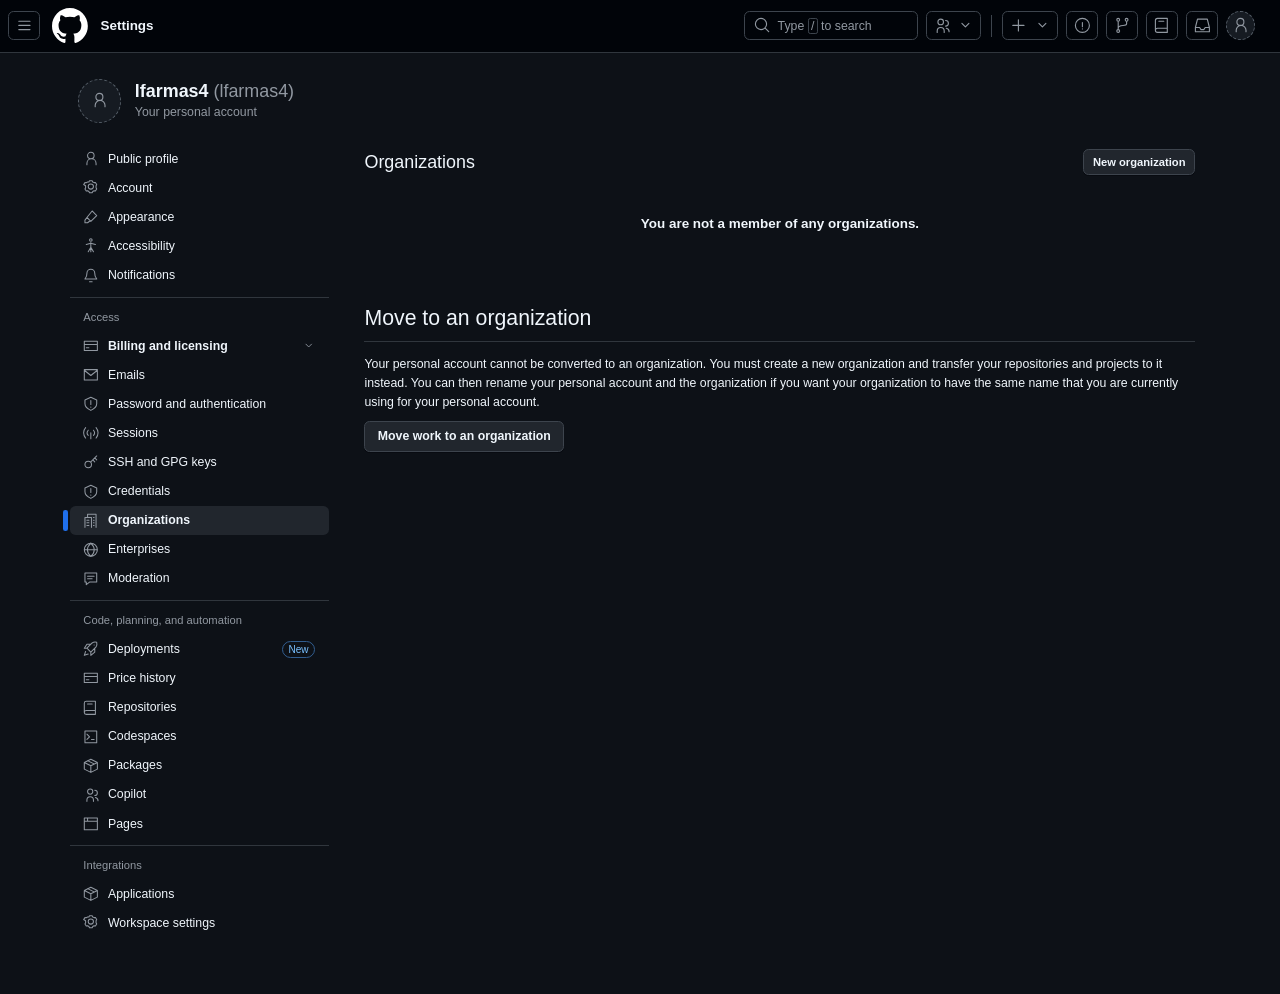
==== commit 23e72426: "feat(billing): translate UI to English, unify typography, and reconcile +.00 spend up to Nov 24 (,69" ====
--- a/index.html
+++ b/index.html
@@ -1,10 +1,10 @@
 <!doctype html>
-<html lang="es">
+<html lang="en">
 <head>
   <meta charset="UTF-8">
   <meta name="viewport" content="width=device-width, initial-scale=1.0">
   <meta name="theme-color" content="#0d1117">
-  <meta name="description" content="Tu espacio para valorar archivos, gestionar despliegues y consultar pagos.">
+  <meta name="description" content="Your workspace to value files, manage deployments, and view billing and payment history.">
   <meta http-equiv="Content-Security-Policy" content="default-src 'self'; script-src 'self'; style-src 'self' 'unsafe-inline'; img-src 'self' data: blob:; connect-src 'self'; object-src 'none'; base-uri 'self'; form-action 'none'">
   <title>Settings · GitHub</title>
   <link rel="icon" href="icon.svg" type="image/svg+xml">
--- a/styles.css
+++ b/styles.css
@@ -1,5 +1,5 @@
 :root{color-scheme:dark;--bg:#0d1117;--top:#010409;--muted:#9198a1;--text:#f0f6fc;--border:#3d444d;--soft:#21262d;--blue:#4493f8;--green:#238636;--font:-apple-system,BlinkMacSystemFont,"Segoe UI",Arial,sans-serif}
-*{box-sizing:border-box}body{margin:0;background:var(--bg);color:var(--text);font:12px/1.5 var(--font)}button,input,select,textarea{font:inherit}button,a,input,select,summary{outline-offset:3px}button,a{touch-action:manipulation}a{color:var(--blue);text-decoration:none}a:hover{text-decoration:underline}button{cursor:pointer}button:disabled{cursor:default;opacity:.45}svg.icon{width:15px;height:15px;flex:none;vertical-align:-3px;fill:none;stroke:currentColor;stroke-width:1.6;stroke-linecap:round;stroke-linejoin:round}button svg{vertical-align:-3px}button{color:var(--text)}.topbar{height:47px;padding:0 22px 0 7px;display:flex;align-items:center;gap:11px;background:var(--top);border-bottom:1px solid #30363d}.brand{width:32px;height:32px;display:block;fill:#ffffff}.top-title{font-size:12px;font-weight:600}.top-actions{display:flex;align-items:center;gap:7px;margin-left:auto}.icon-button{height:26px;min-width:26px;display:inline-flex;align-items:center;justify-content:center;gap:6px;background:transparent;border:1px solid var(--border);border-radius:5px;padding:4px 6px;color:var(--muted)}.icon-button:hover{background:var(--soft);color:var(--text)}.top-search{height:26px;display:flex;align-items:center;width:155px;color:var(--muted);border:1px solid var(--border);border-radius:5px;padding:0 8px;gap:6px;background:transparent;text-align:left;font-size:11px}.top-search kbd{border:1px solid var(--border);border-radius:2px;line-height:12px;padding:0 2px}.separator{height:20px;border-left:1px solid var(--border);margin:0 2px}.avatar{width:39px;height:39px;border-radius:50%;border:1px dashed #57606a;background:#161b22;color:#9198a1;display:inline-flex;align-items:center;justify-content:center;overflow:hidden;padding:0;flex:none}.avatar img{width:100%;height:100%;object-fit:cover}.avatar.small{width:26px;height:26px;font-size:10px}.shell{max-width:1032px;margin:0 auto;padding:23px 7px 50px}.account-heading{height:40px;display:flex;align-items:center;gap:12px}.account-name{font-size:16px;font-weight:600;line-height:21px}.account-name span{font-weight:400;color:var(--muted)}.account-caption{color:var(--muted);font-size:11px}.settings-layout{display:grid;grid-template-columns:231px minmax(0,742px);gap:32px;margin-top:19px}.sidebar{min-width:0}.nav-link,.nav-toggle{color:var(--text);height:26px;padding:4px 12px;display:flex;align-items:center;gap:8px;position:relative;border:0;width:100%;background:none;text-align:left;white-space:nowrap;border-radius:5px;font-size:11px}.nav-link:hover,.nav-toggle:hover{background:#161b22;text-decoration:none}.nav-link .icon,.nav-toggle .icon{color:var(--muted);width:14px;height:14px}.nav-link.active{background:var(--soft);font-weight:600}.nav-link.active:before{content:"";position:absolute;left:-6px;top:4px;bottom:4px;width:4px;border-radius:2px;background:#1f6feb}.nav-toggle{font-weight:600}.nav-toggle .chevron{margin-left:auto;width:12px}.nav-sub .nav-link{padding-left:33px;font-size:10px;height:25.5px}.nav-section{border-top:1px solid #30363d;margin-top:6px;padding-top:10px}.nav-label{font-size:10px;color:var(--muted);padding:0 12px 5px}.nav-new{font-size:9px;margin-left:auto;padding:0 5px;border:1px solid #315d8f;color:#79c0ff;border-radius:10px}.page-heading{display:flex;align-items:center;justify-content:space-between;margin:0 0 24px;padding:0 0 7px;border-bottom:1px solid #30363d;gap:10px;min-height:30px}.page-heading h1,h2{font-size:19px;line-height:1.5;font-weight:400;margin:0}.page-heading.no-border{border:0;padding:0;margin-bottom:0}.page-heading h1.small-title{font-size:16px}.btn{min-height:27px;border:1px solid var(--border);border-radius:5px;background:var(--soft);color:var(--text);padding:3px 11px;font-size:11px;font-weight:600;box-shadow:0 1px 0 #01040966;display:inline-flex;align-items:center;justify-content:center;gap:6px;white-space:nowrap}.btn:hover{background:#30363d;border-color:#6e7681;text-decoration:none}.btn.small{min-height:23px;padding:2px 8px;font-size:10px}.btn.primary{background:var(--green);border-color:#2ea043}.btn.primary:hover{background:#2ea043}.btn.blue{background:#1f6feb;border-color:#388bfd}.btn.danger{color:#f85149}.btn.link{border:0;box-shadow:none;background:none;color:var(--blue);padding:0}.muted{color:var(--muted)}.text-small{font-size:10px}.organization-page .page-heading{margin-top:1px}.empty-org{height:81px;display:flex;align-items:center;justify-content:center;font-weight:600;font-size:12px}.move-org{margin-top:30px}.move-org h2{border-bottom:1px solid #30363d;padding-bottom:5px;margin-bottom:12px}.move-org p{font-size:11px;margin:0 0 8px;line-height:17px}.org-card{display:flex;align-items:center;gap:12px;border:1px solid var(--border);padding:15px;border-radius:6px;margin:22px 0}.org-card strong{font-size:14px}.mascot-placeholder{position:fixed;right:max(25px,calc((100vw - 1130px)/2 - 12px));top:55%;background:transparent;border:1px dashed #30363d;border-radius:8px;width:63px;height:89px;color:#57606a;font-size:9px;display:flex;flex-direction:column;align-items:center;justify-content:center;gap:5px;opacity:.7}.mascot-placeholder:hover{opacity:1;border-color:#6e7681}.mascot-placeholder .image-slot{border:1px solid #3d444d;border-radius:5px;width:32px;height:34px;font-size:20px;line-height:32px}.mascot-placeholder.has-image{border:0;padding:0;width:80px;height:110px;opacity:1}.mascot-placeholder img{width:100%;height:100%;object-fit:contain}.notice{display:flex;align-items:center;gap:8px;border:1px solid #6e4d00;border-radius:5px;background:#282214;padding:8px 12px;min-height:45px;font-size:11px;margin-bottom:13px}.notice .icon{color:#d29922}.notice .btn{margin-left:auto}.notice .close{margin-left:0;border:0;background:transparent;color:#bb8b26;padding:0 0 0 5px}.usage-page .page-heading{margin-bottom:12px}.usage-page .page-heading h1{font-size:16px}.filters{display:flex;gap:6px;margin-bottom:12px}.search-field{border:1px solid var(--border);border-radius:5px;display:flex;align-items:center;gap:7px;padding:0 9px;min-width:0;flex:1;height:27px;color:var(--muted)}.search-field input{border:0;background:transparent;color:var(--text);width:100%;min-width:0;font-size:11px;outline:0}.select{border:1px solid var(--border);border-radius:5px;background:var(--soft);color:var(--text);height:27px;padding:0 9px;font-size:11px;font-weight:600;max-width:210px}.chart-card{border:1px solid var(--border);border-radius:5px;padding:13px 13px 7px;overflow:hidden}.chart-heading{display:flex;justify-content:space-between;align-items:flex-start;font-size:11px;font-weight:600}.chart-dates{font-size:10px;color:var(--muted);font-weight:400;margin-top:3px}.bare-icon{background:none;border:0;padding:1px 3px;color:var(--muted);cursor:pointer}.chart-legend{font-size:9px;display:flex;gap:4px;align-items:center;margin:17px 0 2px 4px}.chart-legend:before{content:"";width:14px;height:2px;background:#008cff}.usage-chart{width:100%;height:auto;display:block;overflow:visible}.usage-chart text{font-family:var(--font);font-size:9px;fill:#9198a1}.usage-chart .grid{stroke:#30363d;stroke-width:.8}.usage-chart .data-line{stroke:#008cff;stroke-width:1.6;fill:none;stroke-linecap:round;stroke-linejoin:round}.chart-tooltip{position:absolute;padding:5px 8px;background:#21262d;border:1px solid #57606a;border-radius:4px;pointer-events:none;font-size:10px}.history-page{padding-top:1px}.history-page .page-heading{margin-bottom:25px}.table-wrap{border:1px solid var(--border);border-radius:5px;overflow:auto}.data-table{width:100%;border-collapse:collapse;font-size:10px;white-space:nowrap}.data-table th{text-align:left;font-weight:600;background:#161b22;padding:7px 7px;border-bottom:1px solid var(--border)}.data-table td{padding:6px 7px;border-bottom:1px solid #30363d}.data-table tr:last-child td{border-bottom:0}.data-table .mono{font-family:ui-monospace,SFMono-Regular,Consolas,monospace;font-size:9px;font-weight:600}.status{display:inline-flex;align-items:center;gap:4px;color:#3fb950;border:1px solid #1c5128;background:#0d1b12;padding:0 5px;border-radius:10px;font-size:9px;line-height:15px}.table-action{background:none;border:0;padding:0 4px;color:#4493f8}.table-action .icon{width:13px;height:13px}.currency-note{font-size:10px;color:var(--muted);margin-top:16px}.history-extra{margin-top:26px;border-top:1px solid #21262d;padding-top:14px;display:flex;align-items:center;justify-content:space-between;gap:12px}.history-extra p{margin:0;font-size:11px}.deploy-page .page-heading{margin-bottom:13px}.deploy-page .page-heading h1{font-size:20px}.page-description{font-size:12px;color:var(--muted);margin:0 0 22px}.eyebrow{font-size:10px;letter-spacing:.08em;text-transform:uppercase;color:var(--muted);margin-bottom:3px}.upload-card{border:1px solid var(--border);border-radius:6px;overflow:hidden}.card-header{display:flex;align-items:center;justify-content:space-between;padding:12px 15px;background:#161b22;border-bottom:1px solid #30363d;gap:8px}.card-header strong{font-size:12px}.badge{border:1px solid var(--border);color:var(--muted);padding:0 7px;border-radius:12px;font-size:10px;line-height:18px}.drop-zone{margin:16px;border:1px dashed #57606a;border-radius:6px;min-height:178px;display:flex;align-items:center;justify-content:center;flex-direction:column;text-align:center;position:relative;padding:24px;transition:background .15s,border .15s}.drop-zone:hover,.drop-zone.dragover{border-color:var(--blue);background:#0c192b}.drop-zone>svg{width:30px;height:30px;color:#7d8590;margin-bottom:10px;stroke-width:1.2}.drop-zone strong{font-size:14px;font-weight:500}.drop-zone p{font-size:11px;color:var(--muted);margin:5px 0 13px}.drop-zone .file-picker{position:absolute;inset:0;opacity:0;cursor:pointer;width:100%;height:100%}.drop-zone .btn{pointer-events:none}.upload-foot{display:flex;justify-content:space-between;align-items:center;padding:0 16px 14px;font-size:10px;color:var(--muted);gap:10px}.quote-bar{border-top:1px solid #30363d;background:#161b22;display:flex;align-items:center;padding:15px 16px;gap:20px}.quote-metric{padding-right:20px;border-right:1px solid #30363d}.quote-metric span{display:block;color:var(--muted);font-size:10px}.quote-metric strong{font-size:17px;display:block;font-weight:500;margin-top:2px}.quote-total{margin-left:auto;text-align:right}.quote-total span{display:block;color:var(--muted);font-size:10px}.quote-total strong{font-size:22px;font-weight:600}.files-list{margin:0 16px 16px}.file-row{display:flex;align-items:center;gap:9px;padding:9px 0;border-top:1px solid #21262d;font-size:11px}.file-row>.icon{color:var(--muted)}.file-row .file-info{min-width:0;flex:1}.file-row .file-name{display:block;overflow:hidden;text-overflow:ellipsis;white-space:nowrap}.file-row small{color:var(--muted)}.section-heading{display:flex;justify-content:space-between;align-items:center;margin:24px 0 12px;gap:10px}.section-heading h2{font-size:14px;font-weight:600}.example-grid{display:grid;grid-template-columns:repeat(3,minmax(0,1fr));gap:10px}.example-card{padding:14px;border:1px solid var(--border);border-radius:6px;min-width:0;display:flex;flex-direction:column}.example-top{display:flex;align-items:center;gap:7px;margin-bottom:10px;color:var(--blue);font-weight:600}.example-top .badge{margin-left:auto;font-size:9px;padding:0 5px;color:var(--muted)}.example-card p{font-size:10px;color:var(--muted);margin:0 0 12px;min-height:30px}.example-card h3{font-size:12px;line-height:1.4;margin:0;font-weight:600;white-space:nowrap}.example-data{display:flex;justify-content:space-between;align-items:center;margin-top:auto;font-size:10px}.example-data strong{font-size:13px;font-weight:600}.example-actions{display:flex;gap:5px;margin-top:12px}.example-actions .btn{flex:1;font-size:10px}.language{font-size:9px;color:var(--muted);display:flex;gap:5px;align-items:center;margin-top:9px}.language-dot{width:8px;height:8px;border-radius:50%}.activity-panel{margin-top:22px}.activity-empty{padding:18px;text-align:center;color:var(--muted);border:1px solid #30363d;border-radius:5px;font-size:11px}.page-footer{font-size:10px;color:#57606a;display:flex;gap:14px;margin-top:30px;padding-top:12px;border-top:1px solid #21262d}.usage-activity{margin-top:25px}.usage-activity .section-heading{margin-top:0}.date-control{background:var(--bg);border:1px solid var(--border);border-radius:5px;color:var(--text);height:27px;padding:3px 8px;font-size:11px}.popover{position:fixed;z-index:20;background:#161b22;border:1px solid var(--border);border-radius:8px;min-width:210px;padding:7px;box-shadow:0 8px 24px #010409bb}.popover button,.popover a{background:transparent;border:0;color:var(--text);font-size:11px;text-align:left;width:100%;padding:6px 9px;display:flex;align-items:center;gap:9px;border-radius:4px}.popover button:hover,.popover a:hover{background:#1f6feb;color:white;text-decoration:none}.popover hr{border:0;border-top:1px solid var(--border);margin:5px -7px}.popover-title{color:var(--muted);font-size:10px;padding:6px 9px}.form-grid{display:grid;grid-template-columns:1fr 1fr;gap:15px}.field{display:flex;flex-direction:column;gap:6px;font-size:12px;font-weight:600}.field.full{grid-column:1/-1}.field input,.field select,.field textarea{width:100%;border:1px solid var(--border);border-radius:5px;padding:7px 10px;background:var(--bg);color:var(--text);font-weight:400;min-width:0}.field textarea{min-height:80px;resize:vertical}.field small{font-weight:400;color:var(--muted);font-size:10px}.field input:focus,.field select:focus,.field textarea:focus{outline:2px solid #1f6feb;outline-offset:-1px}.form-actions{display:flex;justify-content:flex-end;gap:8px;padding-top:20px}.panel{border:1px solid var(--border);border-radius:6px;padding:20px}.settings-form{max-width:540px}.settings-form .field{margin-bottom:15px}.settings-form .form-actions{justify-content:flex-start}.form-error{color:#f85149;font-size:11px;margin-top:12px}.hint{font-size:11px;color:var(--muted);margin:10px 0}.file-upload-small{border:1px dashed #57606a;border-radius:5px;padding:13px;font-size:11px}.attachments{display:flex;flex-direction:column;gap:5px;margin-top:8px}.attachment-chip{display:flex;align-items:center;gap:7px;background:#161b22;padding:7px 9px;border:1px solid #30363d;border-radius:4px;font-size:10px}.attachment-chip .bare-icon{margin-left:auto}.record-prompt{display:flex;align-items:center;gap:7px;font-size:10px;color:var(--muted);margin-bottom:13px}dialog{width:min(490px,calc(100vw - 30px));max-height:90vh;overflow:auto;padding:0;border:1px solid var(--border);border-radius:9px;background:var(--bg);color:var(--text);box-shadow:0 20px 70px #0009}dialog::backdrop{background:#010409b0;backdrop-filter:blur(2px)}.modal-header{display:flex;align-items:center;justify-content:space-between;padding:15px 20px;background:#161b22;border-bottom:1px solid #30363d}.modal-header h2{font-size:14px;font-weight:600}.modal-body{padding:21px}.modal-body h3{font-size:13px;font-weight:600;margin:0 0 10px}.modal-body p{font-size:11px}.checkout-brand{display:flex;align-items:center;gap:9px;margin-bottom:23px;font-size:13px;font-weight:600}.checkout-brand img{width:25px}.checkout-amount{font-size:32px;font-weight:600;letter-spacing:-.7px;margin:2px 0 20px}.checkout-amount span{font-size:13px;color:var(--muted);font-weight:400;letter-spacing:0;margin-left:6px}.checkout-line{display:flex;justify-content:space-between;gap:10px;font-size:12px;margin:10px 0}.checkout-line.total{border-top:1px solid var(--border);padding-top:12px;font-weight:600}.payment-method{display:flex;align-items:center;gap:9px;border:1px solid var(--border);border-radius:6px;padding:13px;margin:8px 0;font-size:12px;cursor:pointer}.payment-method:has(input:checked){border-color:#4493f8;background:#0d1c30}.payment-method input{accent-color:#4493f8;margin:0}.card-logo{font-size:8px;font-weight:800;border:1px solid #57606a;padding:2px 4px;border-radius:3px}.checkout-pay{width:100%;height:35px;font-size:12px;margin-top:18px}.checkout-lock{font-size:10px;color:var(--muted);display:flex;justify-content:center;gap:6px;margin-top:10px}.success-check{width:55px;height:55px;border:1px solid #2ea043;border-radius:50%;display:flex;align-items:center;justify-content:center;color:#3fb950;background:#0f2818;margin:3px auto 15px}.success-check .icon{width:28px;height:28px}.success-body{text-align:center;padding:28px 20px}.success-body h2{font-weight:600;font-size:20px}.success-body p{color:var(--muted)}.receipt{border:1px solid var(--border);border-radius:5px;margin-top:18px;padding:12px;text-align:left}.receipt .checkout-line{font-size:11px}.toast{position:fixed;bottom:23px;left:50%;transform:translate(-50%,15px);background:#21262d;border:1px solid #3d444d;border-radius:6px;padding:11px 17px;color:var(--text);font-size:12px;box-shadow:0 4px 20px #0008;z-index:100;opacity:0;pointer-events:none;transition:.2s;max-width:90vw}.toast.show{opacity:1;transform:translate(-50%,0)}.mobile-label{display:none}.subtle-link{font-size:10px;color:var(--muted)}.toggle-row{display:flex;align-items:center;justify-content:space-between;border-bottom:1px solid #30363d;padding:13px 0;font-size:12px}.toggle-row input{accent-color:#238636}.hidden{display:none!important}.empty-search{text-align:center;padding:25px;color:var(--muted)}.accessibility-spacer{min-height:300px}.info-callout{padding:11px 13px;border:1px solid #30363d;border-radius:5px;color:var(--muted);font-size:11px;margin:12px 0}.internal-note{font-size:10px;color:var(--muted);margin-bottom:20px}
+*{box-sizing:border-box}body{margin:0;background:var(--bg);color:var(--text);font:12px/1.5 var(--font)}button,input,select,textarea,code,pre,kbd,samp,.mono{font:inherit;font-family:var(--font)}button,a,input,select,summary{outline-offset:3px}button,a{touch-action:manipulation}a{color:var(--blue);text-decoration:none}a:hover{text-decoration:underline}button{cursor:pointer}button:disabled{cursor:default;opacity:.45}svg.icon{width:15px;height:15px;flex:none;vertical-align:-3px;fill:none;stroke:currentColor;stroke-width:1.6;stroke-linecap:round;stroke-linejoin:round}button svg{vertical-align:-3px}button{color:var(--text)}.topbar{height:47px;padding:0 22px 0 7px;display:flex;align-items:center;gap:11px;background:var(--top);border-bottom:1px solid #30363d}.brand{width:32px;height:32px;display:block;fill:#ffffff}.top-title{font-size:12px;font-weight:600}.top-actions{display:flex;align-items:center;gap:7px;margin-left:auto}.icon-button{height:26px;min-width:26px;display:inline-flex;align-items:center;justify-content:center;gap:6px;background:transparent;border:1px solid var(--border);border-radius:5px;padding:4px 6px;color:var(--muted)}.icon-button:hover{background:var(--soft);color:var(--text)}.top-search{height:26px;display:flex;align-items:center;width:155px;color:var(--muted);border:1px solid var(--border);border-radius:5px;padding:0 8px;gap:6px;background:transparent;text-align:left;font-size:11px}.top-search kbd{border:1px solid var(--border);border-radius:2px;line-height:12px;padding:0 2px}.separator{height:20px;border-left:1px solid var(--border);margin:0 2px}.avatar{width:39px;height:39px;border-radius:50%;border:1px dashed #57606a;background:#161b22;color:#9198a1;display:inline-flex;align-items:center;justify-content:center;overflow:hidden;padding:0;flex:none}.avatar img{width:100%;height:100%;object-fit:cover}.avatar.small{width:26px;height:26px;font-size:10px}.shell{max-width:1032px;margin:0 auto;padding:23px 7px 50px}.account-heading{height:40px;display:flex;align-items:center;gap:12px}.account-name{font-size:16px;font-weight:600;line-height:21px}.account-name span{font-weight:400;color:var(--muted)}.account-caption{color:var(--muted);font-size:11px}.settings-layout{display:grid;grid-template-columns:231px minmax(0,742px);gap:32px;margin-top:19px}.sidebar{min-width:0}.nav-link,.nav-toggle{color:var(--text);height:26px;padding:4px 12px;display:flex;align-items:center;gap:8px;position:relative;border:0;width:100%;background:none;text-align:left;white-space:nowrap;border-radius:5px;font-size:11px}.nav-link:hover,.nav-toggle:hover{background:#161b22;text-decoration:none}.nav-link .icon,.nav-toggle .icon{color:var(--muted);width:14px;height:14px}.nav-link.active{background:var(--soft);font-weight:600}.nav-link.active:before{content:"";position:absolute;left:-6px;top:4px;bottom:4px;width:4px;border-radius:2px;background:#1f6feb}.nav-toggle{font-weight:600}.nav-toggle .chevron{margin-left:auto;width:12px}.nav-sub .nav-link{padding-left:33px;font-size:10px;height:25.5px}.nav-section{border-top:1px solid #30363d;margin-top:6px;padding-top:10px}.nav-label{font-size:10px;color:var(--muted);padding:0 12px 5px}.nav-new{font-size:9px;margin-left:auto;padding:0 5px;border:1px solid #315d8f;color:#79c0ff;border-radius:10px}.page-heading{display:flex;align-items:center;justify-content:space-between;margin:0 0 24px;padding:0 0 7px;border-bottom:1px solid #30363d;gap:10px;min-height:30px}.page-heading h1,h2{font-size:19px;line-height:1.5;font-weight:400;margin:0}.page-heading.no-border{border:0;padding:0;margin-bottom:0}.page-heading h1.small-title{font-size:16px}.btn{min-height:27px;border:1px solid var(--border);border-radius:5px;background:var(--soft);color:var(--text);padding:3px 11px;font-size:11px;font-weight:600;box-shadow:0 1px 0 #01040966;display:inline-flex;align-items:center;justify-content:center;gap:6px;white-space:nowrap}.btn:hover{background:#30363d;border-color:#6e7681;text-decoration:none}.btn.small{min-height:23px;padding:2px 8px;font-size:10px}.btn.primary{background:var(--green);border-color:#2ea043}.btn.primary:hover{background:#2ea043}.btn.blue{background:#1f6feb;border-color:#388bfd}.btn.danger{color:#f85149}.btn.link{border:0;box-shadow:none;background:none;color:var(--blue);padding:0}.muted{color:var(--muted)}.text-small{font-size:10px}.organization-page .page-heading{margin-top:1px}.empty-org{height:81px;display:flex;align-items:center;justify-content:center;font-weight:600;font-size:12px}.move-org{margin-top:30px}.move-org h2{border-bottom:1px solid #30363d;padding-bottom:5px;margin-bottom:12px}.move-org p{font-size:11px;margin:0 0 8px;line-height:17px}.org-card{display:flex;align-items:center;gap:12px;border:1px solid var(--border);padding:15px;border-radius:6px;margin:22px 0}.org-card strong{font-size:14px}.mascot-placeholder{position:fixed;right:max(25px,calc((100vw - 1130px)/2 - 12px));top:55%;background:transparent;border:1px dashed #30363d;border-radius:8px;width:63px;height:89px;color:#57606a;font-size:9px;display:flex;flex-direction:column;align-items:center;justify-content:center;gap:5px;opacity:.7}.mascot-placeholder:hover{opacity:1;border-color:#6e7681}.mascot-placeholder .image-slot{border:1px solid #3d444d;border-radius:5px;width:32px;height:34px;font-size:20px;line-height:32px}.mascot-placeholder.has-image{border:0;padding:0;width:80px;height:110px;opacity:1}.mascot-placeholder img{width:100%;height:100%;object-fit:contain}.notice{display:flex;align-items:center;gap:8px;border:1px solid #6e4d00;border-radius:5px;background:#282214;padding:8px 12px;min-height:45px;font-size:11px;margin-bottom:13px}.notice .icon{color:#d29922}.notice .btn{margin-left:auto}.notice .close{margin-left:0;border:0;background:transparent;color:#bb8b26;padding:0 0 0 5px}.usage-page .page-heading{margin-bottom:12px}.usage-page .page-heading h1{font-size:16px}.filters{display:flex;gap:6px;margin-bottom:12px}.search-field{border:1px solid var(--border);border-radius:5px;display:flex;align-items:center;gap:7px;padding:0 9px;min-width:0;flex:1;height:27px;color:var(--muted)}.search-field input{border:0;background:transparent;color:var(--text);width:100%;min-width:0;font-size:11px;outline:0}.select{border:1px solid var(--border);border-radius:5px;background:var(--soft);color:var(--text);height:27px;padding:0 9px;font-size:11px;font-weight:600;max-width:210px}.chart-card{border:1px solid var(--border);border-radius:5px;padding:13px 13px 7px;overflow:hidden}.chart-heading{display:flex;justify-content:space-between;align-items:flex-start;font-size:11px;font-weight:600}.chart-dates{font-size:10px;color:var(--muted);font-weight:400;margin-top:3px}.bare-icon{background:none;border:0;padding:1px 3px;color:var(--muted);cursor:pointer}.chart-legend{font-size:9px;display:flex;gap:4px;align-items:center;margin:17px 0 2px 4px}.chart-legend:before{content:"";width:14px;height:2px;background:#008cff}.usage-chart{width:100%;height:auto;display:block;overflow:visible}.usage-chart text{font-family:var(--font);font-size:9px;fill:#9198a1}.usage-chart .grid{stroke:#30363d;stroke-width:.8}.usage-chart .data-line{stroke:#008cff;stroke-width:1.6;fill:none;stroke-linecap:round;stroke-linejoin:round}.chart-tooltip{position:absolute;padding:5px 8px;background:#21262d;border:1px solid #57606a;border-radius:4px;pointer-events:none;font-size:10px}.history-page{padding-top:1px}.history-page .page-heading{margin-bottom:25px}.table-wrap{border:1px solid var(--border);border-radius:5px;overflow:auto}.data-table{width:100%;border-collapse:collapse;font-size:10px;white-space:nowrap}.data-table th{text-align:left;font-weight:600;background:#161b22;padding:7px 7px;border-bottom:1px solid var(--border)}.data-table td{padding:6px 7px;border-bottom:1px solid #30363d}.data-table tr:last-child td{border-bottom:0}.data-table .mono{font-family:var(--font);font-size:10px;font-weight:600}.status{display:inline-flex;align-items:center;gap:4px;color:#3fb950;border:1px solid #1c5128;background:#0d1b12;padding:0 5px;border-radius:10px;font-size:9px;line-height:15px}.table-action{background:none;border:0;padding:0 4px;color:#4493f8}.table-action .icon{width:13px;height:13px}.currency-note{font-size:10px;color:var(--muted);margin-top:16px}.history-extra{margin-top:26px;border-top:1px solid #21262d;padding-top:14px;display:flex;align-items:center;justify-content:space-between;gap:12px}.history-extra p{margin:0;font-size:11px}.deploy-page .page-heading{margin-bottom:13px}.deploy-page .page-heading h1{font-size:20px}.page-description{font-size:12px;color:var(--muted);margin:0 0 22px}.eyebrow{font-size:10px;letter-spacing:.08em;text-transform:uppercase;color:var(--muted);margin-bottom:3px}.upload-card{border:1px solid var(--border);border-radius:6px;overflow:hidden}.card-header{display:flex;align-items:center;justify-content:space-between;padding:12px 15px;background:#161b22;border-bottom:1px solid #30363d;gap:8px}.card-header strong{font-size:12px}.badge{border:1px solid var(--border);color:var(--muted);padding:0 7px;border-radius:12px;font-size:10px;line-height:18px}.drop-zone{margin:16px;border:1px dashed #57606a;border-radius:6px;min-height:178px;display:flex;align-items:center;justify-content:center;flex-direction:column;text-align:center;position:relative;padding:24px;transition:background .15s,border .15s}.drop-zone:hover,.drop-zone.dragover{border-color:var(--blue);background:#0c192b}.drop-zone>svg{width:30px;height:30px;color:#7d8590;margin-bottom:10px;stroke-width:1.2}.drop-zone strong{font-size:14px;font-weight:500}.drop-zone p{font-size:11px;color:var(--muted);margin:5px 0 13px}.drop-zone .file-picker{position:absolute;inset:0;opacity:0;cursor:pointer;width:100%;height:100%}.drop-zone .btn{pointer-events:none}.upload-foot{display:flex;justify-content:space-between;align-items:center;padding:0 16px 14px;font-size:10px;color:var(--muted);gap:10px}.quote-bar{border-top:1px solid #30363d;background:#161b22;display:flex;align-items:center;padding:15px 16px;gap:20px}.quote-metric{padding-right:20px;border-right:1px solid #30363d}.quote-metric span{display:block;color:var(--muted);font-size:10px}.quote-metric strong{font-size:17px;display:block;font-weight:500;margin-top:2px}.quote-total{margin-left:auto;text-align:right}.quote-total span{display:block;color:var(--muted);font-size:10px}.quote-total strong{font-size:22px;font-weight:600}.files-list{margin:0 16px 16px}.file-row{display:flex;align-items:center;gap:9px;padding:9px 0;border-top:1px solid #21262d;font-size:11px}.file-row>.icon{color:var(--muted)}.file-row .file-info{min-width:0;flex:1}.file-row .file-name{display:block;overflow:hidden;text-overflow:ellipsis;white-space:nowrap}.file-row small{color:var(--muted)}.section-heading{display:flex;justify-content:space-between;align-items:center;margin:24px 0 12px;gap:10px}.section-heading h2{font-size:14px;font-weight:600}.example-grid{display:grid;grid-template-columns:repeat(3,minmax(0,1fr));gap:10px}.example-card{padding:14px;border:1px solid var(--border);border-radius:6px;min-width:0;display:flex;flex-direction:column}.example-top{display:flex;align-items:center;gap:7px;margin-bottom:10px;color:var(--blue);font-weight:600}.example-top .badge{margin-left:auto;font-size:9px;padding:0 5px;color:var(--muted)}.example-card p{font-size:10px;color:var(--muted);margin:0 0 12px;min-height:30px}.example-card h3{font-size:12px;line-height:1.4;margin:0;font-weight:600;white-space:nowrap}.example-data{display:flex;justify-content:space-between;align-items:center;margin-top:auto;font-size:10px}.example-data strong{font-size:13px;font-weight:600}.example-actions{display:flex;gap:5px;margin-top:12px}.example-actions .btn{flex:1;font-size:10px}.language{font-size:9px;color:var(--muted);display:flex;gap:5px;align-items:center;margin-top:9px}.language-dot{width:8px;height:8px;border-radius:50%}.activity-panel{margin-top:22px}.activity-empty{padding:18px;text-align:center;color:var(--muted);border:1px solid #30363d;border-radius:5px;font-size:11px}.page-footer{font-size:10px;color:#57606a;display:flex;gap:14px;margin-top:30px;padding-top:12px;border-top:1px solid #21262d}.usage-activity{margin-top:25px}.usage-activity .section-heading{margin-top:0}.date-control{background:var(--bg);border:1px solid var(--border);border-radius:5px;color:var(--text);height:27px;padding:3px 8px;font-size:11px}.popover{position:fixed;z-index:20;background:#161b22;border:1px solid var(--border);border-radius:8px;min-width:210px;padding:7px;box-shadow:0 8px 24px #010409bb}.popover button,.popover a{background:transparent;border:0;color:var(--text);font-size:11px;text-align:left;width:100%;padding:6px 9px;display:flex;align-items:center;gap:9px;border-radius:4px}.popover button:hover,.popover a:hover{background:#1f6feb;color:white;text-decoration:none}.popover hr{border:0;border-top:1px solid var(--border);margin:5px -7px}.popover-title{color:var(--muted);font-size:10px;padding:6px 9px}.form-grid{display:grid;grid-template-columns:1fr 1fr;gap:15px}.field{display:flex;flex-direction:column;gap:6px;font-size:12px;font-weight:600}.field.full{grid-column:1/-1}.field input,.field select,.field textarea{width:100%;border:1px solid var(--border);border-radius:5px;padding:7px 10px;background:var(--bg);color:var(--text);font-weight:400;min-width:0}.field textarea{min-height:80px;resize:vertical}.field small{font-weight:400;color:var(--muted);font-size:10px}.field input:focus,.field select:focus,.field textarea:focus{outline:2px solid #1f6feb;outline-offset:-1px}.form-actions{display:flex;justify-content:flex-end;gap:8px;padding-top:20px}.panel{border:1px solid var(--border);border-radius:6px;padding:20px}.settings-form{max-width:540px}.settings-form .field{margin-bottom:15px}.settings-form .form-actions{justify-content:flex-start}.form-error{color:#f85149;font-size:11px;margin-top:12px}.hint{font-size:11px;color:var(--muted);margin:10px 0}.file-upload-small{border:1px dashed #57606a;border-radius:5px;padding:13px;font-size:11px}.attachments{display:flex;flex-direction:column;gap:5px;margin-top:8px}.attachment-chip{display:flex;align-items:center;gap:7px;background:#161b22;padding:7px 9px;border:1px solid #30363d;border-radius:4px;font-size:10px}.attachment-chip .bare-icon{margin-left:auto}.record-prompt{display:flex;align-items:center;gap:7px;font-size:10px;color:var(--muted);margin-bottom:13px}dialog{width:min(490px,calc(100vw - 30px));max-height:90vh;overflow:auto;padding:0;border:1px solid var(--border);border-radius:9px;background:var(--bg);color:var(--text);box-shadow:0 20px 70px #0009}dialog::backdrop{background:#010409b0;backdrop-filter:blur(2px)}.modal-header{display:flex;align-items:center;justify-content:space-between;padding:15px 20px;background:#161b22;border-bottom:1px solid #30363d}.modal-header h2{font-size:14px;font-weight:600}.modal-body{padding:21px}.modal-body h3{font-size:13px;font-weight:600;margin:0 0 10px}.modal-body p{font-size:11px}.checkout-brand{display:flex;align-items:center;gap:9px;margin-bottom:23px;font-size:13px;font-weight:600}.checkout-brand img{width:25px}.checkout-amount{font-size:32px;font-weight:600;letter-spacing:-.7px;margin:2px 0 20px}.checkout-amount span{font-size:13px;color:var(--muted);font-weight:400;letter-spacing:0;margin-left:6px}.checkout-line{display:flex;justify-content:space-between;gap:10px;font-size:12px;margin:10px 0}.checkout-line.total{border-top:1px solid var(--border);padding-top:12px;font-weight:600}.payment-method{display:flex;align-items:center;gap:9px;border:1px solid var(--border);border-radius:6px;padding:13px;margin:8px 0;font-size:12px;cursor:pointer}.payment-method:has(input:checked){border-color:#4493f8;background:#0d1c30}.payment-method input{accent-color:#4493f8;margin:0}.card-logo{font-size:8px;font-weight:800;border:1px solid #57606a;padding:2px 4px;border-radius:3px}.checkout-pay{width:100%;height:35px;font-size:12px;margin-top:18px}.checkout-lock{font-size:10px;color:var(--muted);display:flex;justify-content:center;gap:6px;margin-top:10px}.success-check{width:55px;height:55px;border:1px solid #2ea043;border-radius:50%;display:flex;align-items:center;justify-content:center;color:#3fb950;background:#0f2818;margin:3px auto 15px}.success-check .icon{width:28px;height:28px}.success-body{text-align:center;padding:28px 20px}.success-body h2{font-weight:600;font-size:20px}.success-body p{color:var(--muted)}.receipt{border:1px solid var(--border);border-radius:5px;margin-top:18px;padding:12px;text-align:left}.receipt .checkout-line{font-size:11px}.toast{position:fixed;bottom:23px;left:50%;transform:translate(-50%,15px);background:#21262d;border:1px solid #3d444d;border-radius:6px;padding:11px 17px;color:var(--text);font-size:12px;box-shadow:0 4px 20px #0008;z-index:100;opacity:0;pointer-events:none;transition:.2s;max-width:90vw}.toast.show{opacity:1;transform:translate(-50%,0)}.mobile-label{display:none}.subtle-link{font-size:10px;color:var(--muted)}.toggle-row{display:flex;align-items:center;justify-content:space-between;border-bottom:1px solid #30363d;padding:13px 0;font-size:12px}.toggle-row input{accent-color:#238636}.hidden{display:none!important}.empty-search{text-align:center;padding:25px;color:var(--muted)}.accessibility-spacer{min-height:300px}.info-callout{padding:11px 13px;border:1px solid #30363d;border-radius:5px;color:var(--muted);font-size:11px;margin:12px 0}.internal-note{font-size:10px;color:var(--muted);margin-bottom:20px}
 @media(min-width:1500px){.shell{max-width:1100px}.settings-layout{grid-template-columns:250px minmax(0,1fr)}.mascot-placeholder{right:calc((100vw - 1270px)/2)}}
 @media(max-width:1150px){.shell{margin:0 35px}.mascot-placeholder{display:none}.settings-layout{grid-template-columns:210px minmax(0,1fr);gap:25px}.top-actions .optional{display:none}}
 @media(max-width:800px){.shell{margin:0 20px}.settings-layout{grid-template-columns:175px minmax(0,1fr);gap:20px}.sidebar .nav-link,.sidebar .nav-toggle{font-size:10px;padding-left:8px}.sidebar .nav-sub .nav-link{padding-left:28px;font-size:9px}.nav-new{display:none}.example-grid{grid-template-columns:1fr}.example-card p{min-height:0}.example-top{margin-bottom:4px}.example-actions{margin-top:8px}.example-data{margin-top:0}.quote-bar{gap:12px;flex-wrap:wrap}.quote-metric{padding-right:12px}.quote-total strong{font-size:19px}.filters{flex-wrap:wrap}.filters .search-field{flex-basis:100%}.chart-card{padding:10px}.top-search{width:150px}.history-extra{align-items:flex-start;flex-direction:column}.page-heading h1{font-size:18px}}
--- a/checkout.css
+++ b/checkout.css
@@ -1,5 +1,5 @@
 .checkout-review{display:grid;grid-template-columns:1fr 1.15fr;min-height:570px}.checkout-order{padding:30px;background:linear-gradient(155deg,#182139,#0d1117 75%);border-right:1px solid var(--border)}.checkout-wordmark{display:flex;gap:9px;align-items:center;font-size:16px;font-weight:650;margin-bottom:38px}.checkout-wordmark img{width:28px;height:28px}.checkout-kicker{font-size:9px;letter-spacing:.12em;color:#8bafff;margin-bottom:9px;text-transform:uppercase}.checkout-order h3{font-size:24px;line-height:1.3;font-weight:600;margin:0 0 12px}.checkout-order>p{font-size:11px;margin-bottom:24px}.checkout-price{font-size:33px;font-weight:650;letter-spacing:-1px}.checkout-price span{display:block;font-size:10px;letter-spacing:0;color:var(--muted);font-weight:400;margin-top:4px}.checkout-file-summary{display:flex;justify-content:space-between;padding:14px 0;margin:12px 0 20px;border-bottom:1px solid var(--border);font-size:10px;color:var(--muted)}.checkout-review .field{margin:14px 0;font-size:11px}.checkout-review .form-grid{gap:10px}.checkout-review .form-grid .field{margin:0}.checkout-review .field input{height:36px;font-size:12px}.checkout-review .field select{height:36px}.checkout-local-note{display:flex;gap:8px;align-items:flex-start;margin-top:24px;font-size:9px;color:var(--muted);line-height:1.6}.checkout-local-note svg,.checkout-secure svg{width:16px;height:18px;flex:none;stroke:#7d9bd6;fill:none;stroke-width:1.5}.checkout-payment{padding:29px 30px}.checkout-secure{display:flex;align-items:center;gap:7px;color:var(--muted);font-size:10px;margin-bottom:23px}.checkout-payment h3{font-size:17px;margin:0 0 14px;font-weight:600}.checkout-card-brands{display:flex;align-items:center;gap:7px;margin-bottom:20px}.checkout-card-brands>span:not(.checkout-card-brand-note){font-size:9px;font-weight:700;letter-spacing:.03em;padding:4px 6px;border:1px solid #57606a;border-radius:4px;background:#21262d}.checkout-card-brand-note{margin-left:auto;font-size:9px;color:var(--muted)}.checkout-card-input{position:relative}.checkout-card-input input{padding-right:35px}.checkout-card-input>span{position:absolute;right:12px;top:7px;color:var(--muted);font-size:16px}.checkout-total{display:flex;justify-content:space-between;align-items:center;border-top:1px solid var(--border);padding-top:18px;margin-top:25px;font-size:11px}.checkout-total strong{font-size:17px}.checkout-terms{display:flex;align-items:flex-start;gap:8px;font-size:10px;line-height:1.6;color:var(--muted);margin:20px 0 8px}.checkout-terms input{accent-color:#238636;flex:none;margin:3px 0}.checkout-terms-details{font-size:9px;color:var(--muted);line-height:1.6}.checkout-terms-details summary{cursor:pointer;color:#79c0ff}.checkout-confirm{width:100%;height:38px;margin:16px 0 9px;font-size:12px}.checkout-payment>.btn:not(.primary){width:100%}.checkout-payment-foot{font-size:9px;color:var(--muted);text-align:center;margin:15px 0 0}.paymentflow-stage{text-align:center;padding:42px 34px;min-height:380px}.paymentflow-stage h2{font-size:25px;font-weight:600;margin:16px 0 8px}.paymentflow-stage>.muted{font-size:12px}.paymentflow-amount{display:block;font-size:29px;margin:22px 0}.paymentflow-orb{position:relative;width:86px;height:86px;display:flex;align-items:center;justify-content:center;border-radius:50%;background:#12203a;border:1px solid #24426d;margin:0 auto 25px;box-shadow:0 0 40px #1f6feb14}.paymentflow-orb.success{background:#102719;border-color:#286039;box-shadow:0 0 40px #2386361a}.paymentflow-orb svg{width:49px;height:49px;stroke:#3fb950;stroke-width:3;stroke-linecap:round;stroke-linejoin:round;fill:none;stroke-dasharray:50;stroke-dashoffset:0;animation:paymentflow-check .5s ease-out}.paymentflow-spinner{position:absolute;inset:7px;border:2px solid #24426d;border-top-color:#79c0ff;border-radius:50%;animation:paymentflow-spin 1s linear infinite}.paymentflow-card{color:#a2c5ff;font-size:29px;animation:paymentflow-pulse 1.4s ease-in-out infinite}.paymentflow-steps{display:flex;justify-content:center;list-style:none;padding:0;margin:28px auto;gap:12px;max-width:530px}.paymentflow-steps li{flex:1;font-size:9px;color:#6e7681;position:relative}.paymentflow-steps li>span{display:grid;place-items:center;width:24px;height:24px;margin:0 auto 8px;background:#161b22;border:1px solid #30363d;border-radius:50%;font-size:10px}.paymentflow-steps .active{color:#a2c5ff}.paymentflow-steps .active>span{border-color:#4493f8;background:#12203a}.paymentflow-steps .done{color:#3fb950}.paymentflow-steps .done>span{background:#102719;border-color:#286039}.paymentflow-pill{display:inline-block;color:#56d364;background:#102719;border:1px solid #286039;border-radius:20px;padding:3px 10px;font-size:10px}.paymentflow-receipt{max-width:410px;margin:25px auto;text-align:left;border:1px solid var(--border);border-radius:7px;padding:14px}.paymentflow-receipt>span{display:flex;justify-content:space-between;gap:16px;font-size:10px;color:var(--muted);margin:5px 0}.paymentflow-receipt strong{color:var(--text);overflow-wrap:anywhere}.paymentflow-actions{display:flex;gap:9px;justify-content:center;flex-wrap:wrap;margin-top:20px}.paymentflow-actions .btn{min-height:33px}.paymentflow-progress{height:5px;background:#21262d;border-radius:10px;overflow:hidden;max-width:430px;margin:30px auto}.paymentflow-progress>span{display:block;height:100%;border-radius:10px;background:linear-gradient(90deg,#238636,#56d364);transition:width .65s ease}@keyframes paymentflow-spin{to{transform:rotate(360deg)}}@keyframes paymentflow-pulse{50%{transform:scale(.92);opacity:.65}}@keyframes paymentflow-check{from{stroke-dashoffset:50}to{stroke-dashoffset:0}}@media(max-width:650px){.checkout-review{grid-template-columns:1fr}.checkout-order{padding:23px;border-right:0;border-bottom:1px solid var(--border)}.checkout-wordmark{margin-bottom:22px}.checkout-order h3{font-size:21px}.checkout-payment{padding:23px}.paymentflow-stage{padding:30px 20px}.paymentflow-stage h2{font-size:22px}.paymentflow-steps{gap:5px}.paymentflow-actions{flex-direction:column}.paymentflow-actions .btn{width:100%}}@media(prefers-reduced-motion:reduce){.paymentflow-spinner,.paymentflow-card,.paymentflow-orb svg{animation:none}.paymentflow-progress>span{transition:none}.paymentflow-spinner{border-color:#4493f8}}
-.checkout-budget-summary{margin:24px 0}.checkout-budget-summary h4{font-size:12px;margin:0 0 16px}.checkout-budget-summary dl{margin:0}.checkout-budget-summary dl>div{display:flex;justify-content:space-between;gap:14px;font-size:11px;color:var(--muted);padding:9px 0}.checkout-budget-summary dd{margin:0;color:var(--text);font-weight:600}.checkout-budget-summary .checkout-budget-due{border-top:1px solid var(--border);margin-top:7px;padding-top:15px;color:var(--text)}.checkout-analysis{padding:13px 12px;width:100%;max-width:450px;margin:auto;text-align:center}.checkout-analysis h3{font-size:16px;margin:11px 0 5px}.checkout-analysis p{font-size:11px;overflow-wrap:anywhere;color:var(--muted);margin:0}.checkout-analysis small{font-size:10px;color:var(--muted)}.checkout-analysis .paymentflow-progress{margin:15px auto}.checkout-scan{width:64px;height:64px;position:relative;display:grid;place-items:center;margin:0 auto;overflow:hidden;border-radius:9px;background:#12203a}.checkout-scan:after{content:'';position:absolute;left:10px;right:10px;height:2px;top:12px;background:#79c0ff;box-shadow:0 0 12px #4493f8;animation:checkout-scan-sweep 1.5s ease-in-out infinite}.checkout-scan-file{font-size:31px;color:#a2c5ff}.checkout-scan .paymentflow-spinner{inset:2px;border-radius:8px;opacity:.35}.paymentflow-console{max-width:530px;margin:24px auto;text-align:left;padding:16px;background:#080d14;border:1px solid #30363d;border-radius:8px;font-family:ui-monospace,SFMono-Regular,Consolas,monospace}.paymentflow-console-title{font-size:10px;color:#8b949e;padding-bottom:12px;margin-bottom:7px;border-bottom:1px solid #21262d}.paymentflow-check-row{display:flex;gap:9px;font-size:10px;padding:9px 0;align-items:center;color:#8b949e}.paymentflow-check-row>span:nth-child(2){flex:1;overflow-wrap:anywhere}.paymentflow-check-row strong{font-weight:400;white-space:nowrap;font-size:9px}.paymentflow-check-row.pass>span:first-child,.paymentflow-check-row.pass strong{color:#3fb950}.paymentflow-check-row.fail>span:first-child,.paymentflow-check-row.fail strong{color:#f85149}.paymentflow-console>p{font-size:10px;color:var(--muted)}@keyframes checkout-scan-sweep{0%,100%{top:12px;opacity:.3}50%{top:50px;opacity:1}}@media(prefers-reduced-motion:reduce){.checkout-scan:after{animation:none;top:30px}}@media(max-width:480px){.paymentflow-console{padding:12px}.paymentflow-check-row{font-size:9px;gap:6px}}
+.checkout-budget-summary{margin:24px 0}.checkout-budget-summary h4{font-size:12px;margin:0 0 16px}.checkout-budget-summary dl{margin:0}.checkout-budget-summary dl>div{display:flex;justify-content:space-between;gap:14px;font-size:11px;color:var(--muted);padding:9px 0}.checkout-budget-summary dd{margin:0;color:var(--text);font-weight:600}.checkout-budget-summary .checkout-budget-due{border-top:1px solid var(--border);margin-top:7px;padding-top:15px;color:var(--text)}.checkout-analysis{padding:13px 12px;width:100%;max-width:450px;margin:auto;text-align:center}.checkout-analysis h3{font-size:16px;margin:11px 0 5px}.checkout-analysis p{font-size:11px;overflow-wrap:anywhere;color:var(--muted);margin:0}.checkout-analysis small{font-size:10px;color:var(--muted)}.checkout-analysis .paymentflow-progress{margin:15px auto}.checkout-scan{width:64px;height:64px;position:relative;display:grid;place-items:center;margin:0 auto;overflow:hidden;border-radius:9px;background:#12203a}.checkout-scan:after{content:'';position:absolute;left:10px;right:10px;height:2px;top:12px;background:#79c0ff;box-shadow:0 0 12px #4493f8;animation:checkout-scan-sweep 1.5s ease-in-out infinite}.checkout-scan-file{font-size:31px;color:#a2c5ff}.checkout-scan .paymentflow-spinner{inset:2px;border-radius:8px;opacity:.35}.paymentflow-console{max-width:530px;margin:24px auto;text-align:left;padding:16px;background:#080d14;border:1px solid #30363d;border-radius:8px;font-family:var(--font)}.paymentflow-console-title{font-size:10px;color:#8b949e;padding-bottom:12px;margin-bottom:7px;border-bottom:1px solid #21262d}.paymentflow-check-row{display:flex;gap:9px;font-size:10px;padding:9px 0;align-items:center;color:#8b949e}.paymentflow-check-row>span:nth-child(2){flex:1;overflow-wrap:anywhere}.paymentflow-check-row strong{font-weight:400;white-space:nowrap;font-size:9px}.paymentflow-check-row.pass>span:first-child,.paymentflow-check-row.pass strong{color:#3fb950}.paymentflow-check-row.fail>span:first-child,.paymentflow-check-row.fail strong{color:#f85149}.paymentflow-console>p{font-size:10px;color:var(--muted)}@keyframes checkout-scan-sweep{0%,100%{top:12px;opacity:.3}50%{top:50px;opacity:1}}@media(prefers-reduced-motion:reduce){.checkout-scan:after{animation:none;top:30px}}@media(max-width:480px){.paymentflow-console{padding:12px}.paymentflow-check-row{font-size:9px;gap:6px}}
 .checkout-saved-card{border:1px solid #3d536b;background:#111d2a;border-radius:8px;padding:12px;margin:16px 0 10px}.checkout-saved-choice{display:flex;align-items:center;gap:9px;font-size:10px;font-weight:600;cursor:pointer}.checkout-saved-choice input,.checkout-new-choice input{accent-color:#4493f8;flex:none;margin:0}.checkout-saved-choice small{display:block;font-size:9px;color:var(--muted);font-weight:400;margin-top:3px}.checkout-amex-brand{display:grid;place-items:center;width:35px;height:27px;background:#1a6b95;border:1px solid #4a9abf;color:#fff;font-size:8px;font-weight:800;letter-spacing:.03em;border-radius:4px}.checkout-saved-card .field{margin-bottom:0;font-size:10px}.checkout-saved-card input[readonly]{letter-spacing:.16em;color:#dbe8f5;background:#0d1722}.checkout-other-card{margin:11px 0 18px;font-size:10px}.checkout-other-card summary{cursor:pointer;color:#79c0ff;padding:4px 0}.checkout-new-choice{display:flex;align-items:center;gap:7px;margin-top:13px;color:var(--text)}.checkout-other-card .field{margin-bottom:8px}.checkout-saved-card:has(input[name="cardMode"]:not(:checked)){border-color:var(--border);background:#10161d}.checkout-payment:has(input[name="cardMode"][value="new"]:checked) .checkout-saved-card input[readonly]{opacity:.5}
 
 .checkout-saved-card{border:0;background:none;padding:0;margin:0;overflow:visible}.checkout-card-input-saved{position:relative}.checkout-review .checkout-card-input-saved input[name="cardDisplay"]{height:42px;border-radius:6px;padding:9px 36px 9px 12px;font-size:13px;background:#0d1117;cursor:pointer}.checkout-card-input-saved:focus-within input[name="cardDisplay"]{background:#232e42;border-color:#1f6feb;outline:2px solid #1f6feb;outline-offset:-1px}.checkout-card-input-saved>.checkout-card-glyph{right:14px;top:50%;transform:translateY(-50%);display:flex;width:15px;height:15px;color:#9ca8b5;pointer-events:none}.checkout-card-glyph svg{width:15px;height:15px;fill:none;stroke:currentColor;stroke-width:1.2}.checkout-saved-popup{display:none;position:absolute;z-index:15;top:calc(100% + 10px);left:50%;transform:translateX(-50%);width:220px;max-width:calc(100% - 8px);padding:4px;background:#252525;border:1px solid #282828;border-radius:5px;box-shadow:0 7px 18px #0007}.checkout-saved-popup:before{content:"";position:absolute;left:10px;top:-5px;border-left:5px solid transparent;border-right:5px solid transparent;border-bottom:5px solid #252525}.checkout-card-input-saved:focus-within .checkout-saved-popup{display:block}.checkout-saved-option{position:relative;display:flex;align-items:center;gap:10px;min-height:49px;padding:7px 8px;border-radius:3px;background:#333;cursor:pointer;white-space:nowrap}.checkout-saved-option>input{position:absolute;width:1px;height:1px;margin:0;opacity:0;pointer-events:none}.checkout-saved-option:focus-within{outline:1px solid #8c8c8c}.checkout-saved-option>img{display:block;width:48px;height:31px;flex:none;object-fit:contain}.checkout-saved-option-text{display:flex;align-items:center;gap:7px;color:#f0f0f0;font-size:12px;font-weight:600;letter-spacing:0}.checkout-saved-option-text>span{font-size:11px}.checkout-saved-option-text i{font-size:11px;color:#a6a6a6;font-style:normal}.checkout-other-card{margin-top:13px}
